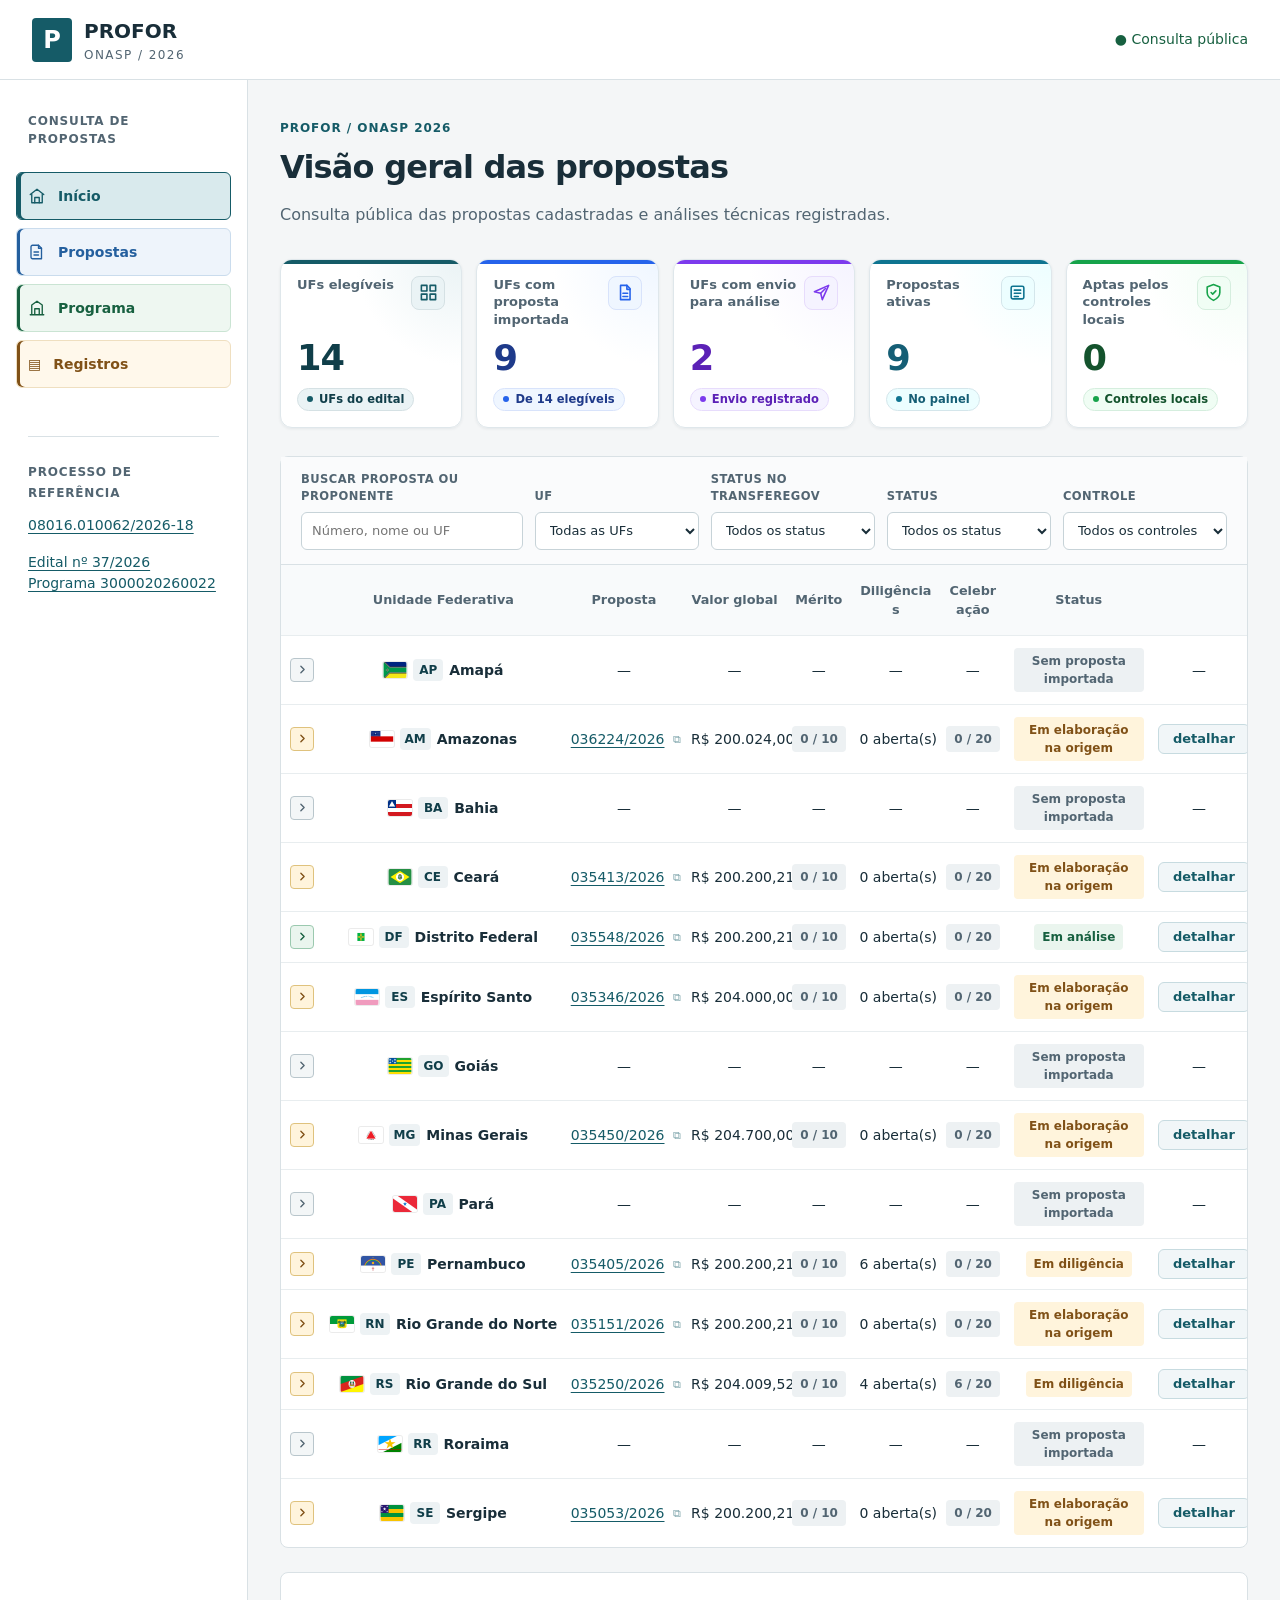
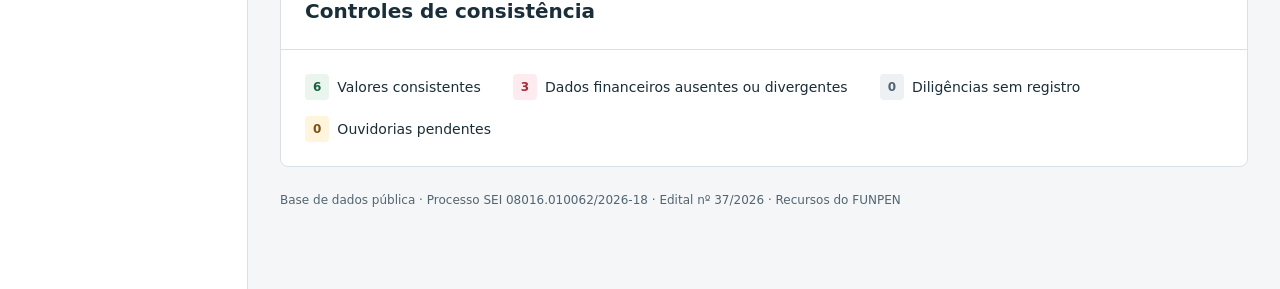
==== docs/index.html @ 03ab138e "style(propostas): remover exportacao e colorir abas" ====
<!doctype html>
<html lang="pt-BR">
<head>
  <meta charset="utf-8">
  <meta name="viewport" content="width=device-width, initial-scale=1">
  <meta http-equiv="Content-Security-Policy" content="default-src 'self'; script-src 'self' 'unsafe-inline'; style-src 'self' 'unsafe-inline'; img-src 'self' data:; connect-src 'self' data:; object-src 'none'; base-uri 'none'">
  <meta name="color-scheme" content="light">
  <title>PROFOR / ONASP 2026 — Consulta Pública de Propostas</title>
  <link rel="icon" href="data:,">
  <link rel="stylesheet" href="styles.css?v=5db00e88">
  <script>window.PROFOR_READ_ONLY = true;</script>
  <script src="domain.js" defer></script>
  <script src="bandeiras-uf.js" defer></script>
  <script src="dados_publicos.js" defer></script>
  <script src="public-storage.js" defer></script>
  <script src="report.js" defer></script>
  <script src="app.js" defer></script>
</head>
<body>
  <a class="skip" href="#main">Ir ao conteúdo</a>
  <header class="topbar">
    <a class="brand" href="#painel" aria-label="PROFOR, painel inicial">
      <span class="brand-mark">P</span>
      <span>PROFOR <small>ONASP / 2026</small></span>
    </a>
    <span class="local-label public-label">● Consulta pública</span>
  </header>
  <div class="shell">
    <aside class="sidebar" aria-label="Navegação principal">
      <div class="section-label">CONSULTA DE PROPOSTAS</div>
      <a href="#painel" id="nav-panel" class="nav-link"><svg class="nav-icon" viewBox="0 0 24 24" aria-hidden="true"><path d="m3 10 9-7 9 7"/><path d="M5 9.5V21h14V9.5"/><path d="M9 21v-7h6v7"/></svg><span>Início</span></a>
      <button id="props-open" class="nav-link" aria-expanded="false" aria-controls="uf-props-nav"><svg class="nav-icon" viewBox="0 0 24 24" aria-hidden="true"><path d="M6 3h8l4 4v14H6a2 2 0 0 1-2-2V5a2 2 0 0 1 2-2Z"/><path d="M14 3v4h4M8 12h6M8 16h6"/></svg><span>Propostas</span></button>
      <nav id="uf-props-nav" class="side-nav" aria-label="Propostas por UF" hidden></nav>
      <a href="#programa/dados" id="nav-program" class="nav-link"><svg class="nav-icon" viewBox="0 0 24 24" aria-hidden="true"><path d="M3 21h18M5 21V8l7-5 7 5v13M9 21v-8h6v8"/></svg><span>Programa</span></a>
      <a href="#registros" id="nav-records" class="nav-link">▤ <span>Registros</span></a>
      <button id="server-open" class="nav-link" hidden></button>
      <button id="import-open" class="nav-link" hidden></button>
      <button id="backup-open" class="nav-link" hidden></button>
      <a href="#apagadas" id="nav-deleted" class="nav-link" hidden></a>
      <div class="side-context">
        <span class="section-label">PROCESSO DE REFERÊNCIA</span>
        <p><a href="https://sei.mj.gov.br/sei/controlador.php?acao=procedimento_trabalhar&amp;id_procedimento=40199139" target="_blank" rel="noopener noreferrer" aria-label="Abrir processo SEI 08016.010062/2026-18">08016.010062/2026-18</a></p>
        <p><a href="https://masselorc.github.io/PROFOR-2026/programa/edital-37-dou.pdf" target="_blank" rel="noopener noreferrer" aria-label="Abrir Edital nº 37/2026 em PDF">Edital nº 37/2026</a><br><a href="https://discricionarias.transferegov.sistema.gov.br/voluntarias/programa/ConsultarPrograma/ResultadoDaConsultaDeProgramaDeConvenioDetalhar.do" target="_blank" rel="noopener noreferrer" aria-label="Abrir a página do programa 3000020260022 no Transferegov">Programa 3000020260022</a></p>
      </div>
      <small id="save-state" hidden>Carregando dados públicos…</small>
    </aside>
    <main id="main" tabindex="-1">
      <div class="empty">
        <h1>Carregando o PROFOR</h1>
        <p>Carregando as propostas e análises técnicas públicas.</p>
      </div>
    </main>
  </div>
  <div id="notice" class="notice" role="status" aria-live="polite" hidden></div>
  <dialog id="modal" aria-labelledby="modal-title">
    <div class="dialog-head">
      <h2 id="modal-title"></h2>
      <button id="modal-close" class="quiet" aria-label="Fechar janela">✕</button>
    </div>
    <div id="modal-content"></div>
  </dialog>
  <noscript>Ative o JavaScript para visualizar as propostas do PROFOR 2026.</noscript>
</body>
</html>
---- docs/styles.css ----
:root{--ink:#192e39;--muted:#526572;--brand:#155b67;--brand-dark:#103e49;--bg:#f4f6f7;--surface:#fff;--line:#d9e1e5;--good:#176040;--good-bg:#eaf5ee;--info:#245f9e;--info-bg:#eaf2fb;--warn:#805117;--warn-bg:#fff4dc;--bad:#a42c37;--bad-bg:#fcecef;--radius:8px}
*{box-sizing:border-box}body{margin:0;background:var(--bg);color:var(--ink);font:16px/1.5 'Segoe UI',system-ui,sans-serif}button,input,select,textarea{font:inherit}button,a,input,select,textarea{touch-action:manipulation}button{cursor:pointer;min-height:44px;border:1px solid var(--line);border-radius:var(--radius);padding:8px 16px;background:var(--surface);color:var(--ink);font-weight:600}button:hover{background:#edf3f4}button:disabled{cursor:wait;opacity:.6}a{color:var(--brand);text-underline-offset:3px}button.primary{background:var(--brand);color:#fff;border-color:var(--brand)}button.primary:hover{background:var(--brand-dark)}button.quiet{border-color:transparent;background:transparent}button.danger{color:var(--bad)}:focus-visible{outline:3px solid #ad6514;outline-offset:3px}h1,h2,h3,p{margin:0 0 16px}h1{font-size:2rem;line-height:1.25;letter-spacing:-.025em}h2{font-size:1.25rem;line-height:1.4}h3{font-size:1rem}small,.muted{color:var(--muted)}small{font-size:.875rem}.topbar{height:80px;display:flex;align-items:center;justify-content:space-between;padding:0 32px;border-bottom:1px solid var(--line);background:#fff}.brand{display:flex;align-items:center;gap:12px;font-weight:700;font-size:1.25rem;color:var(--ink);text-decoration:none}.brand small{display:block;font-size:.75rem;letter-spacing:.12em;font-weight:500}.brand-mark{display:grid;place-items:center;width:40px;height:44px;background:var(--brand);border-radius:4px;color:#fff;font-size:1.5rem}.local-label{font-size:.875rem;color:var(--good)}.shell{display:grid;grid-template-columns:248px minmax(0,1fr);min-height:calc(100vh - 80px)}.sidebar{background:#fff;border-right:1px solid var(--line);padding:32px 16px;display:flex;flex-direction:column;gap:8px}.section-label{font-size:.75rem;letter-spacing:.07em;font-weight:600;color:var(--muted)}.sidebar>.section-label{margin:0 12px 16px}.nav-link{display:flex;gap:12px;align-items:center;text-decoration:none;border:0;padding:12px;min-height:48px;background:transparent;color:var(--muted);font-size:.875rem;font-weight:600;border-radius:6px;text-align:left}.nav-link.active{background:#eaf2f3;color:var(--brand);box-shadow:inset 3px 0 var(--brand)}.nav-link:hover{background:#f1f5f6}.side-context{margin:40px 12px 24px;border-top:1px solid var(--line);padding-top:24px;font-size:.875rem}.side-context p{margin-top:12px}.analyst-label{font-size:.875rem;font-weight:600}.sidebar input{width:100%;font-size:.875rem}.sidebar #save-state{margin-top:8px}main{width:100%;max-width:1600px;padding:40px 32px 64px;margin:0 auto;min-width:0}main:focus{outline:none}.eyebrow{display:flex;align-items:center;gap:8px;flex-wrap:wrap;font-size:.75rem;letter-spacing:.08em;color:var(--brand);font-weight:700;margin-bottom:10px;line-height:1.4}.uf-cell{display:inline-flex;align-items:center;gap:6px;white-space:nowrap;vertical-align:middle}.uf-cell .uf-flag{display:inline-block;width:24px;height:16px;object-fit:cover;flex:0 0 auto;border-radius:2px;box-shadow:0 0 0 1px rgba(0,0,0,.08);vertical-align:middle}.uf-cell .uf-code{display:inline-block;font-weight:700;background:#edf2f4;color:var(--brand-dark);border-radius:4px;min-width:28px;text-align:center;padding:2px 6px;line-height:1.2;font-size:.75rem}.page-head{display:flex;align-items:flex-start;justify-content:space-between;gap:24px;margin-bottom:32px}.page-head p{margin-bottom:0}.actions{display:flex;flex-wrap:wrap;gap:8px;align-items:center}.stats{display:grid;grid-template-columns:repeat(auto-fit,minmax(168px,1fr));background:#fff;border:1px solid var(--line);border-radius:var(--radius);margin-bottom:32px}.stats .stat{min-width:0}.stat{padding:24px;border-right:1px solid var(--line)}.stat:last-child{border:0}.stat strong{display:block;font-size:2rem;font-variant-numeric:tabular-nums;line-height:1.3;margin-bottom:8px}.stat span{font-size:.875rem;color:var(--muted)}.section{background:#fff;border:1px solid var(--line);border-radius:var(--radius);margin-bottom:24px}.section-head{padding:24px;border-bottom:1px solid var(--line);display:flex;justify-content:space-between;align-items:center;gap:16px}.section-head h2{margin:0}.section-body{padding:24px}.filters{display:flex;flex-wrap:wrap;gap:16px;padding:16px 24px;border-bottom:1px solid var(--line);align-items:flex-end}.filters label{flex:1;min-width:140px}.filters .search{flex:2;min-width:220px}label{display:block;font-size:.875rem;font-weight:600}input,select,textarea{display:block;width:100%;border:1px solid #aab9c1;border-radius:6px;min-height:44px;padding:8px 12px;background:#fff;color:var(--ink);margin-top:8px}textarea{min-height:100px;resize:vertical}input[type=checkbox]{display:inline-block;width:20px;min-height:20px;margin:0 8px 0 0;vertical-align:middle}input[type=file]{padding:8px;max-width:100%}.table-wrap{overflow-x:auto;-webkit-overflow-scrolling:touch}table{width:100%;border-collapse:collapse;font-size:.875rem}th{padding:16px;text-align:left;background:#f8fafb;color:var(--muted);font-size:.75rem;font-weight:600;white-space:nowrap}td{padding:12px 16px;border-top:1px solid #e8edef;vertical-align:top}.table-fit th{white-space:normal}td.number{text-align:center;white-space:nowrap;font-variant-numeric:tabular-nums}/* Itens de todas as colunas da tabela centralizados na célula (inclusive Unidade Federativa e valores tabulares). */td.cell-center,th.cell-center{text-align:center}tbody tr:hover{background:#fafcfc}.uf{display:inline-flex;flex-direction:row;align-items:center;justify-content:center;gap:6px;white-space:nowrap;vertical-align:middle;text-align:center}.uf-pill{display:inline-block;font-weight:700;background:#edf2f4;color:var(--brand-dark);border-radius:4px;min-width:28px;text-align:center;padding:2px 6px;line-height:1.2;font-size:.75rem;flex-shrink:0}.uf-nome{color:var(--ink);font-weight:600;white-space:nowrap;font-size:.875rem}.sr-only{position:absolute;width:1px;height:1px;padding:0;margin:-1px;overflow:hidden;clip:rect(0,0,0,0);white-space:nowrap;border:0}.uf-code{font-weight:700;background:#edf2f4;border-radius:4px;min-width:30px;text-align:center;padding:4px 5px}.badge{display:inline-flex;align-items:center;gap:4px;padding:4px 8px;border-radius:4px;background:#edf1f3;color:var(--muted);font-size:.75rem;font-weight:600;white-space:normal;line-height:1.5}.badge.good{color:var(--good);background:var(--good-bg)}.badge.warn{color:var(--warn);background:var(--warn-bg)}.badge.bad{color:var(--bad);background:var(--bad-bg)}.cell-sub{display:block;color:var(--muted);font-size:.75rem;margin-top:2px}.cell-ctrl{white-space:nowrap}.cell-ctrl .badge{white-space:nowrap}.cell-dilig .cell-count{white-space:nowrap}.empty{padding:48px 24px;text-align:center}.empty p{max-width:65ch;margin:0 auto 16px}.info{padding:16px;border-left:3px solid var(--brand);background:#edf5f6;margin:16px 0;border-radius:4px}.warning{border-left-color:var(--warn);background:var(--warn-bg);color:#684111}.error{border-left-color:var(--bad);background:var(--bad-bg);color:#85232e}.consistency{display:flex;flex-wrap:wrap;gap:16px 32px;font-size:.875rem}.consistency>span{display:flex;align-items:center;gap:8px}.tabs{display:flex;flex-wrap:wrap;gap:4px;border-bottom:1px solid var(--line);margin-bottom:24px}.tabs a{padding:12px;font-size:.875rem;text-decoration:none;color:var(--muted);border-bottom:3px solid transparent}.tabs a.active{color:var(--brand);font-weight:600;border-bottom-color:var(--brand)}.back{display:inline-block;margin-bottom:24px}.data-grid{display:grid;grid-template-columns:repeat(3,minmax(0,1fr));gap:24px}.data-grid dt{font-size:.75rem;color:var(--muted);margin-bottom:8px}.data-grid dd{margin:0;overflow-wrap:anywhere}.data-grid .wide{grid-column:1/-1}.forms-grid{display:grid;grid-template-columns:repeat(2,minmax(0,1fr));gap:24px}.form-stack{display:grid;gap:16px}.form-stack p{margin:0}.full{grid-column:1/-1}.review-title{max-width:45ch;font-weight:600}.review-note{font-weight:400;color:var(--muted);font-size:.875rem;white-space:pre-wrap;overflow-wrap:anywhere;margin-top:8px}.notice{position:fixed;bottom:24px;right:24px;max-width:min(520px,calc(100vw - 48px));padding:16px 24px;background:var(--brand-dark);color:#fff;box-shadow:0 8px 24px #103e4926;border-radius:8px;z-index:20}.notice.failure{background:#85232e}dialog{width:min(780px,calc(100vw - 32px));max-height:90vh;border:1px solid var(--line);border-radius:12px;padding:0;color:var(--ink)}dialog::backdrop{background:#122c3b80}.dialog-head{display:flex;align-items:center;justify-content:space-between;gap:16px;padding:24px;border-bottom:1px solid var(--line)}.dialog-head h2{margin:0}#modal-content{padding:24px}.dialog-actions{display:flex;flex-wrap:wrap;gap:12px;justify-content:flex-end;margin-top:24px}.error-message{color:var(--bad);white-space:pre-wrap;font-weight:600}.timeline{list-style:none;padding:0;margin:0}.timeline li{border-left:2px solid var(--line);padding:0 0 24px 24px;margin-left:8px}.timeline strong{display:block}.timeline small{display:block;margin-bottom:8px}.timeline pre{white-space:pre-wrap;overflow-wrap:anywhere;max-height:320px;overflow:auto;background:var(--bg);padding:16px;font-size:.75rem}.skip{position:fixed;top:-100px;left:16px;z-index:100;background:#fff;padding:16px}.skip:focus{top:8px}.report{line-height:1.6;overflow-wrap:anywhere}.report table{margin:16px 0}.report th,.report td{border:1px solid var(--line)}.checkline{font-size:.875rem}.source{font-size:.75rem;color:var(--muted)}[hidden]{display:none!important}
#review-diligence{margin:0;padding:16px;border:1px solid var(--line);border-radius:var(--radius);min-width:0}#review-diligence[hidden]{display:none}#review-diligence legend{padding:0 6px;font-weight:600;color:var(--brand-dark)}
.data-grid .data-badge{display:inline-block;max-width:100%;padding:3px 8px;border-radius:5px;background:#eaf2f4;color:var(--brand-dark);font-size:.8125rem;font-weight:600;line-height:1.45;white-space:normal;overflow-wrap:anywhere}
@media(min-width:1550px){main{padding-left:48px;padding-right:48px}}.page-actions{display:inline-flex;gap:8px;flex-wrap:wrap;align-items:center;justify-content:flex-end}.uf-col-wrapper{display:inline-flex;align-items:center;justify-content:center;gap:8px;white-space:nowrap}.uf-row{cursor:pointer;transition:background-color .15s ease}.uf-row:hover{background:#f1f7f9}.uf-row.open,.uf-row.row-is-expanded{background:#e8f1f4 !important}.uf-row.open>td,.uf-row.row-is-expanded>td{border-bottom:2px solid var(--brand) !important;border-top-color:#cfdde1}tr.uf-row>td{vertical-align:middle}.c-expand{width:44px}.c-detalhar{width:96px}.c-expand-th,.c-expand-td{width:44px;padding:8px 4px;text-align:center;vertical-align:middle}.c-detalhar-th,.c-detalhar-td{width:96px;padding:6px 8px;text-align:center;vertical-align:middle}.row-expand .chevron{display:inline-flex;align-items:center;justify-content:center}.uf-row:focus-visible{outline:3px solid #ad6514;outline-offset:-3px}.uf-flag{display:inline-block;vertical-align:middle;flex:0 0 auto;border-radius:2px;box-shadow:0 0 0 1px rgba(0,0,0,.08)}.uf-link,.uf-plain{display:flex;align-items:center;justify-content:center;gap:8px;text-decoration:none;color:inherit;flex-wrap:wrap;white-space:nowrap}.uf-name{color:var(--ink);font-weight:600;white-space:nowrap}.uf-multi{display:block;color:var(--muted);font-size:.75rem;margin-top:4px}tr.uf-summary{background:#f0f5f7}tr.uf-summary>td{background:#f0f5f7 !important;padding:0 !important;border-top:2px solid var(--brand) !important;border-bottom:2px solid #b7cdd3;box-shadow:inset 0 3px 6px -2px rgba(16,62,73,0.08),inset 0 -3px 6px -2px rgba(16,62,73,0.04)}.btn-detail{display:inline-flex;align-items:center;justify-content:center;padding:4px 14px;min-height:28px;font-size:.8125rem;font-weight:600;color:var(--brand);background:#f1f6f8;border:1px solid #c7dbe0;border-radius:6px;text-decoration:none;white-space:nowrap;vertical-align:middle;transition:all .15s ease-in-out}.btn-detail:hover{background:var(--brand);color:#fff;border-color:var(--brand);text-decoration:none;box-shadow:0 1px 3px rgba(16,62,73,0.15)}.row-summary{padding:20px 24px;display:flex;flex-direction:column;gap:16px}.row-card{background:#fff;border:1px solid #d2e0e5;border-left:4px solid var(--brand);border-radius:6px;padding:16px 20px;display:flex;flex-direction:column;gap:12px;box-shadow:0 1px 3px rgba(16,62,73,.04)}.row-card-deleted{border-left-color:var(--bad) !important}.row-card-head{display:flex;justify-content:space-between;align-items:center;gap:12px;flex-wrap:wrap;border-bottom:1px solid #e5edf0;padding-bottom:10px}.row-card-title{display:inline-flex;align-items:center;gap:10px;flex-wrap:wrap}.row-card-actions{display:inline-flex;align-items:center;gap:8px;margin-left:auto}.row-grid{display:grid;grid-template-columns:repeat(auto-fit,minmax(230px,1fr));gap:10px 18px;margin:0}.row-grid dt{font-size:.75rem;text-transform:uppercase;letter-spacing:.04em;color:var(--muted);font-weight:600}.row-grid dd{margin:2px 0 0}.row-objeto{background:#f8fafb;border-left:3px solid var(--brand);border-radius:4px;padding:8px 12px;margin:4px 0 0}.row-objeto-text{font-size:.875rem;color:var(--ink);margin-top:2px;line-height:1.45}.warn-text{color:#8a5a00}.side-nav{display:flex;flex-direction:column;gap:2px;margin:2px 0 6px;padding-left:12px;border-left:2px solid #dbe5e8;max-height:340px;overflow-y:auto}.side-nav a{display:flex;gap:8px;align-items:center;padding:6px 10px;border-radius:6px;text-decoration:none;color:var(--muted);font-size:.8125rem;font-weight:600;white-space:nowrap}.side-nav a:hover{background:#f1f6f7;color:var(--ink)}.side-uf{font-variant-numeric:tabular-nums}.side-empty{margin:4px 10px;font-size:.78rem;color:var(--muted);line-height:1.4}.nav-count{display:inline-block;min-width:20px;text-align:center;background:#edf2f4;color:var(--muted);border-radius:10px;padding:1px 6px;font-size:.72rem;margin-left:4px}.nav-count:empty{display:none}.uf-row-deleted .uf-code{background:#f6e7e7}
@media(max-width:1050px){.shell{grid-template-columns:210px minmax(0,1fr)}main{padding:32px 24px}.stats .stat{padding:16px}.data-grid{grid-template-columns:repeat(2,minmax(0,1fr))}.forms-grid{grid-template-columns:1fr}.page-head{flex-wrap:wrap}}
@media(max-width:760px){.shell{display:block}.topbar{padding:0 16px;height:72px}.sidebar{border-right:0;border-bottom:1px solid var(--line);padding:12px 16px;display:grid;grid-template-columns:repeat(3,minmax(0,1fr));gap:8px}.sidebar>.section-label,.side-context{display:none}.nav-link{font-size:.75rem;display:block;text-align:center;padding:8px}.nav-link span{display:block}.analyst-label{grid-column:1/-1}.sidebar input{grid-column:1/-1;margin:0}#save-state{grid-column:1/-1}main{padding:24px 16px 48px}h1{font-size:1.5rem}.stats{grid-template-columns:repeat(2,minmax(0,1fr))}.stat{border-bottom:1px solid var(--line)}.stat:nth-child(2){border-right:0}.stat strong{font-size:1.5rem}.stat span{font-size:.75rem}.section-head,.section-body{padding:16px}.filters{padding:16px}.data-grid{grid-template-columns:1fr}.dialog-head,#modal-content{padding:16px}.tabs{gap:0}.tabs a{padding:12px 8px}.local-label{font-size:.75rem}}
@media print{body{background:white}.topbar,.sidebar,.skip,.notice{display:none}.shell{display:block}main{max-width:none;padding:0}.actions,.tabs,.tgov-box,.back,.filters{display:none}.table-wrap{overflow:visible}table{font-size:10pt}.section{break-inside:avoid}dialog[open]{position:static;width:100%;max-height:none;border:0}.dialog-head,.dialog-actions{display:none}body:has(dialog[open]) .shell{display:none}}@media(min-width:1180px){.table-wrap>.table-fit{table-layout:fixed}.table-wrap>.table-fit th,.table-wrap>.table-fit td{padding-left:7px;padding-right:7px;overflow-wrap:anywhere}.table-wrap>.table-fit th{font-size:.8rem}.table-fit col.c-expand{width:42px}.table-fit col.c-uf{width:25%}.table-fit col.c-proposta{width:12.5%}.table-fit col.c-valor{width:10.5%}.table-fit col.c-etapa{width:15%}.table-fit col.c-ctrl{width:7%}.table-fit col.c-dilig{width:9%}.table-fit col.c-flag{width:70px}.table-fit col.c-status{width:15%}.table-fit col.c-detalhar{width:96px}.del-table col.c-tempo{width:15%}.del-table col.c-autor{width:15%}}
/* Tabelas das duas abas de celebração: item, requisito (com o subtexto da Lista de
   Conferência dos autos, SEI nº 36183977), fundamentação e comprovação, resultado,
   documento e ação. Rola na horizontal em telas estreitas em vez de espremer. */
.req-table{width:100%;min-width:1200px}
.req-table th,.req-table td{padding:10px 12px;vertical-align:top;overflow-wrap:anywhere}
.req-table tbody td:not(.req-title){vertical-align:middle}
.req-table thead th{text-align:left;font-size:.8rem;color:var(--muted);text-transform:uppercase;letter-spacing:.03em}
.req-table .req-item{width:auto;text-align:left;font-weight:600;font-variant-numeric:tabular-nums}
.req-table .req-title{max-width:none}
.req-table .req-fund,.req-table .req-comp{color:var(--muted);font-size:.8125rem}
.req-table tbody tr{border-top:1px solid var(--line)}
.req-table tbody tr:hover{background:#f4f8f9}
@media(min-width:1180px){.req-table{table-layout:fixed}.req-table col.c-req-item{width:7%}.req-table col.c-req{width:28%}.req-table col.c-req-fund{width:18%}.req-table col.c-req-comp{width:18%}.req-table col.c-req-res{width:9%}.req-table col.c-req-acao{width:20%}}

/* Número da proposta e ação de cópia: o controle é deliberadamente pequeno e
   sem caixa aparente, mas preserva foco visível e nome acessível. */
.proposal-number,.cnpj-value{display:inline-flex;align-items:center;gap:3px;white-space:nowrap}
button.copy-proposal,button.copy-cnpj{display:inline-grid;place-items:center;min-width:18px;min-height:18px;width:18px;height:18px;padding:0;border:0;border-radius:2px;box-shadow:none;background:transparent;color:var(--brand);font-size:11px;font-weight:400;line-height:1;opacity:.55;cursor:pointer}
button.copy-proposal:hover,button.copy-cnpj:hover{background:transparent;color:var(--brand-dark);opacity:.9}
button.copy-proposal:focus-visible,button.copy-cnpj:focus-visible{opacity:1}
.side-proposal{display:grid;grid-template-columns:minmax(0,1fr) 20px;align-items:center}
.side-proposal>a{min-width:0}
.side-proposal .copy-proposal{justify-self:center}
.sei-process a{font:inherit;overflow-wrap:anywhere}
button.sei-edit{min-height:28px;padding:2px 7px;margin-left:4px;font-size:inherit;font-weight:400}
@media print{button.sei-edit{display:none}}

/* Texto oficial transcrito da origem (justificativa, público-alvo, problema,
   resultados, relação com os objetivos, capacidade técnica). Preserva as
   quebras do original e limita a altura para o formulário não virar um rolo. */
.texto-oficial{white-space:pre-line;overflow-wrap:anywhere;max-height:16rem;overflow:auto;padding:8px 10px;margin-top:4px;border:1px solid var(--line);border-radius:6px;background:#fbfcfc;font-size:.875rem;line-height:1.45}

/* Status-pill das telas de análise. O popover é `fixed` para não ser cortado
   pelos contêineres de tabela com rolagem horizontal. Ícones vêm da biblioteca
   de sistema Segoe Fluent Icons; cor, ícone e texto comunicam juntos o estado. */
.status-dropdown{display:inline-block;position:relative;width:max-content;max-width:none}
button.status-pill{display:inline-flex;align-items:center;justify-content:flex-start;gap:7px;width:max-content;max-width:none;min-height:34px;padding:4px 8px;border-radius:999px;background:var(--surface);font-size:.8125rem;font-weight:650;line-height:1.25;white-space:nowrap;box-shadow:0 1px 1px rgba(16,62,73,.04)}
button.status-pill:hover{filter:brightness(.975)}
button.status-pill[aria-expanded="true"]{box-shadow:0 0 0 2px color-mix(in srgb,var(--status-color,var(--brand)) 20%,transparent)}
.status-pill-label{overflow:visible;text-overflow:clip;white-space:nowrap}
.review-actions{display:inline-flex;align-items:center;justify-content:center;flex-wrap:wrap;gap:6px;max-width:100%;vertical-align:middle}
.review-table td:last-child{min-width:240px}
.review-table tbody td:not(.review-title){vertical-align:middle}
.status-icon{display:inline-grid;place-items:center;flex:0 0 auto;width:1rem;height:1rem;font-family:"Segoe Fluent Icons","Segoe MDL2 Assets";font-size:.78rem;font-weight:400;line-height:1}
.status-chevron{margin-left:2px;font-size:.68rem;transition:transform .16s ease}
.status-pill[aria-expanded="true"] .status-chevron{transform:rotate(180deg)}
.tom-neutro{--status-color:var(--muted);--status-bg:#f3f6f7;color:var(--muted);border-color:#b9c6cc!important;background:var(--status-bg)!important}
.tom-ok{--status-color:var(--good);--status-bg:var(--good-bg);color:var(--good);border-color:#9bc9af!important;background:var(--good-bg)!important}
.tom-info{--status-color:var(--info);--status-bg:var(--info-bg);color:var(--info);border-color:#a9c6e4!important;background:var(--info-bg)!important}
.tom-aviso{--status-color:var(--warn);--status-bg:var(--warn-bg);color:var(--warn);border-color:#dfc27d!important;background:var(--warn-bg)!important}
.tom-no{--status-color:var(--bad);--status-bg:var(--bad-bg);color:var(--bad);border-color:#e0a5ad!important;background:var(--bad-bg)!important}
.status-popover{position:fixed;z-index:100;width:max-content;padding:6px;background:var(--surface);border:1px solid #c7d3d8;border-radius:10px;box-shadow:0 12px 30px rgba(16,46,57,.18),0 2px 8px rgba(16,46,57,.1)}
.status-options{display:flex;flex-direction:column;gap:2px}
button.status-option,button.status-details{display:flex;align-items:center;gap:8px;width:100%;min-height:34px;padding:6px 9px;border:0;border-radius:6px;background:transparent;color:var(--ink);font-size:.8125rem;font-weight:600;line-height:1.3;text-align:left;white-space:nowrap}
button.status-option:hover,button.status-option:focus-visible,button.status-details:hover,button.status-details:focus-visible{background:#edf3f4}
button.status-option[aria-selected="true"]{background:var(--status-bg);color:var(--status-color);font-weight:700}
button.status-option:disabled{cursor:not-allowed;opacity:.65}
.status-option>.status-icon:first-child{color:var(--status-color)}
.status-selected-check{margin-left:auto;color:var(--status-color)}
.status-divider{height:1px;margin:6px 4px;background:var(--line)}
button.status-details{color:var(--brand-dark)}
.status-dropdown.disabled .status-pill{cursor:wait;opacity:.62}
button.review-open{display:inline;min-height:0;padding:0;border:0;background:transparent;color:var(--ink);font-weight:600;text-align:left;text-decoration:underline;text-decoration-color:#b9c8cd;text-underline-offset:3px}
button.review-open:hover{background:transparent;text-decoration-color:var(--brand)}
.oficial{min-width:0;max-width:100%;margin-top:8px;padding:8px 10px;border:1px solid #dce5e8;border-left:3px solid var(--brand);border-radius:5px;background:#f4f8f9;color:var(--ink);font-size:.8125rem;line-height:1.5;overflow-wrap:anywhere}
.oficial-label{display:block;margin-bottom:3px;color:var(--brand-dark);font-weight:600}
.oficial .texto-oficial{max-height:none;margin:0;padding:0;overflow:visible;border:0;border-radius:0;background:transparent;color:inherit;font-size:inherit;line-height:inherit;white-space:pre-line;overflow-wrap:anywhere}
.review-alert{margin-top:8px;font-size:.8125rem}

/* UF da proposta nas tabelas de alteração da sincronização e da importação:
   sigla discreta, com o nome por extenso no title (leitor de tela e mouse). */
.uf-tag{display:inline-block;padding:1px 7px;border-radius:5px;background:#eaf2f4;color:var(--brand-dark);font-size:.75rem;font-weight:600;letter-spacing:.04em}

/* Plano de Aplicação Detalhado: cartões de totais, tabela própria e busca local.
   Reaproveita .section, .badge, .filters, .cell-sub e td.number existentes. */
.pad-cards{border-bottom:1px solid var(--line)}
.pad-totals{display:grid;grid-template-columns:repeat(auto-fit,minmax(200px,1fr));gap:12px 24px;align-items:start;margin-bottom:12px}
.pad-total{display:flex;flex-direction:column;gap:2px}
.pad-total-label{font-size:.75rem;text-transform:uppercase;letter-spacing:.04em;color:var(--muted);font-weight:600}
.pad-total strong{font-size:1.375rem;font-variant-numeric:tabular-nums;line-height:1.3}
.pad-total-sub{font-size:.8125rem;color:var(--muted)}
.pad-diff-ok{color:var(--good)}
.pad-diff-bad{color:var(--bad)}
.pad-cover{height:6px;border-radius:3px;background:#e8edef;margin:4px 0 12px;overflow:hidden}
.pad-cover-bar{display:block;height:100%;background:var(--brand);border-radius:3px}
.pad-filter{padding:0;border-bottom:0;margin-top:4px}
.pad-filter label{margin-bottom:0}
.pad-table{width:100%;min-width:1200px;border-collapse:collapse;font-size:.875rem}
.pad-table thead th{position:sticky;top:0;background:var(--surface);z-index:1;text-align:left;font-size:.8rem;color:var(--muted);text-transform:none;letter-spacing:0;padding:10px 12px;border-bottom:1px solid var(--line)}
.pad-table thead th.cell-right{text-align:right}
.pad-table thead th.cell-center{text-align:center}
.pad-table tbody tr{border-top:1px solid var(--line)}
.pad-table tbody tr:nth-child(even){background:#fafcfc}
.pad-table tbody tr:hover{background:#f4f8f9}
.pad-table th,.pad-table td{padding:10px 12px;vertical-align:top;overflow-wrap:anywhere}
.pad-table tbody td:not(.pad-desc){vertical-align:middle}
/* td.number global é centralizado: no PAD, Qtd, Unitário e Valor total ficam à direita. */
.pad-table td.number.cell-right,.pad-table th.cell-right{text-align:right;font-variant-numeric:tabular-nums;white-space:nowrap}
/* Cabeçalhos numéricos mantêm a caixa do texto ("Qtd", não "QTD"). */
.pad-table thead th.pad-case{letter-spacing:0}
.pad-table td.number{white-space:normal}
.pad-table .pad-desc-text{display:-webkit-box;-webkit-line-clamp:2;-webkit-box-orient:vertical;overflow:hidden}
.pad-desc .badge{margin-left:8px}
.pad-table tfoot td{border-top:2px solid var(--line);background:#fbfcfc}
.pad-share{display:flex;align-items:center;justify-content:flex-end;gap:6px;margin-top:4px}
.pad-share-bar{display:inline-block;width:40px;height:6px;border-radius:3px;background:#cfdde1;position:relative;overflow:hidden;flex:0 0 auto}
.pad-share-bar::after{content:"";position:absolute;inset:0;background:var(--brand);width:var(--w,100%)}
.pad-table .badge{margin-top:4px}
/* Conferência: cabeçalho e corpo centralizados, mesma referência da Ação. */
.pad-table thead th.pad-th-conf,.pad-table td.pad-conf{text-align:center}
.pad-actions{white-space:nowrap;text-align:center}
/* O utilitário global .cell-center centraliza o corpo; o cabeçalho Ação
   herda o mesmo alinhamento para não deslocar em relação aos botões. */
.pad-table thead th.pad-th-action{text-align:center}
button.pad-analyze{min-height:34px;padding:4px 10px;font-size:.8125rem}
@media(min-width:1180px){.pad-table{table-layout:fixed}.pad-table col.c-pad-item{width:30%}.pad-table col.c-pad-qtd{width:8%}.pad-table col.c-pad-unit{width:12%}.pad-table col.c-pad-total{width:18%}.pad-table col.c-pad-conf{width:12%}.pad-table col.c-pad-acao{width:20%}}
@media print{.pad-filter{display:none}.pad-table thead th{position:static}.pad-table .pad-desc-text{-webkit-line-clamp:unset}}

/* ==========================================================================
   Painel Didático de Resultado da UF (.result-section)
   Inspirado no projeto Parâmetros Mínimos (layout visual e clareza executiva)
   ========================================================================== */
.result-section{background:var(--surface);border:1px solid var(--line);border-radius:var(--radius);margin-bottom:24px;overflow:hidden;box-shadow:0 1px 3px rgba(16,62,73,0.04)}
.result-header{padding:16px 20px;background:#fbfcfc;border-bottom:1px solid var(--line);display:flex;justify-content:space-between;align-items:center;gap:16px;flex-wrap:wrap}
.result-title-group h2{margin:0;font-size:1.15rem;font-weight:700;color:var(--ink)}
.result-subtitle{display:block;font-size:.8125rem;color:var(--muted);font-weight:500;margin-top:2px}
.status-pill-lg{display:inline-flex;align-items:center;gap:8px;padding:6px 14px;border-radius:999px;font-size:.8125rem;font-weight:700;letter-spacing:.01em;box-shadow:0 1px 2px rgba(0,0,0,0.03)}
.status-pill-lg.status-pass{background:#eaf5ee;color:#176040;border:1px solid #9bc9af}
.status-pill-lg.status-fail{background:#fff4dc;color:#805117;border:1px solid #ebd39c}
.status-pill-lg.status-warn{background:#fff8e8;color:#8a4e05;border:1px solid #ebd39c}
.status-pill-lg.status-neutral{background:#edf2f4;color:var(--muted);border:1px solid #cbd7dc}
.status-icon-svg{flex-shrink:0;display:block}

.result-body{padding:18px 20px;display:grid;grid-template-columns:1.15fr 1fr;gap:20px}
@media(max-width:960px){.result-body{grid-template-columns:1fr;gap:16px;padding:16px}}

/* Coluna 1: Visão Geral e Critérios Obrigatórios */
.result-overview-col{display:flex;flex-direction:column;gap:12px}
.card-eyebrow{display:block;font-size:.7rem;text-transform:uppercase;letter-spacing:.06em;font-weight:700;color:var(--muted);margin-bottom:4px}
.result-classification-card{padding:12px 16px;border-radius:6px;border:1px solid var(--line)}
.result-classification-card.class-good{background:#f0f8f3;border-color:#c2e2ce;border-left:4px solid #1e7e53}
.result-classification-card.class-warn{background:#fff9ed;border-color:#fae1af;border-left:4px solid #c2831e}
.result-classification-card.class-info{background:#f2f7fc;border-color:#cde0f3;border-left:4px solid #2b70b5}
.result-classification-card.class-bad{background:#fdf2f4;border-color:#f7cad1;border-left:4px solid #b83442}
.classification-text{margin:0;font-size:1.05rem;font-weight:750;color:var(--ink);line-height:1.35}

.result-criteria-box{background:#f9fbfb;border:1px solid #e1e9ec;border-radius:6px;padding:14px 16px;flex:1;display:flex;flex-direction:column}
.criteria-header-title{display:block;font-size:.72rem;text-transform:uppercase;letter-spacing:.04em;font-weight:700;color:var(--muted);margin-bottom:10px}
.criteria-list{list-style:none;padding:0;margin:0;display:flex;flex-direction:column;gap:10px;flex:1;justify-content:space-around}
.criteria-item{display:flex;align-items:flex-start;gap:8px;font-size:.8125rem}
.crit-icon{display:inline-grid;place-items:center;width:18px;height:18px;border-radius:50%;font-size:.7rem;font-weight:800;flex-shrink:0;margin-top:1px}
.criteria-item.crit-pass .crit-icon{background:#d8efe0;color:#166534}
.criteria-item.crit-fail .crit-icon{background:#fed7aa;color:#9a3412}
.criteria-item.crit-warn .crit-icon{background:#fef3c7;color:#854d0e}
.crit-info{display:flex;flex-direction:column;gap:1px}
.crit-info strong{font-size:.8125rem;color:var(--ink)}
.crit-info span{font-size:.75rem;color:var(--muted)}

/* Coluna 2: Equação Financeira e Barra de Aproveitamento */
.result-score-col{display:flex;flex-direction:column;gap:12px;justify-content:space-between}
.score-equation-wrapper{background:#f8fafb;border:1px solid #e1e9ec;border-radius:6px;padding:12px 14px}
.score-equation{display:flex;align-items:center;justify-content:space-between;gap:6px;margin-top:6px}
.score-kpi-card{flex:1;background:#fff;border:1px solid var(--line);border-radius:6px;padding:8px 6px;text-align:center;box-shadow:0 1px 2px rgba(0,0,0,0.02);min-width:0}
.score-kpi-final{background:#f0f7f8;border-color:#b7d6db}
.kpi-label{display:block;font-size:.68rem;text-transform:uppercase;font-weight:700;color:var(--muted);letter-spacing:.02em}
.kpi-value{font-size:1.15rem;font-weight:800;font-variant-numeric:tabular-nums;color:var(--ink);margin:2px 0;line-height:1.2}
.final-val{color:var(--brand-dark)}
.kpi-sub{display:block;font-size:.68rem;color:var(--muted);white-space:nowrap;overflow:hidden;text-overflow:ellipsis}
.score-operator{font-size:1.15rem;font-weight:700;color:var(--muted);flex-shrink:0}

/* Barra Didática de Escala com Marcador de Progresso Móvel */
.score-gauge-box{background:#fbfcfc;border:1px solid #e1e9ec;border-radius:6px;padding:12px 14px}
.gauge-header{display:flex;justify-content:space-between;align-items:center;font-size:.75rem;color:var(--muted);margin-bottom:6px}
.gauge-header strong{font-size:.875rem;font-weight:800;color:var(--ink);font-variant-numeric:tabular-nums}
.gauge-track{position:relative;height:16px;background:#e5ecee;border-radius:8px;overflow:visible;margin-bottom:26px}
.gauge-fill{height:100%;border-radius:8px;transition:width 0.3s ease}
.gauge-fill-pass{background:linear-gradient(90deg,#1b8558,#10663f)}
.gauge-fill-fail{background:linear-gradient(90deg,#d97706,#b45309)}
.gauge-marker,
.gauge-marker-100{position:absolute;top:-3px;bottom:-3px;display:flex;flex-direction:column;align-items:center;pointer-events:none;transition:left 0.3s ease;z-index:3}
.marker-line{position:absolute;left:0;top:0;width:2px;height:22px;transform:translateX(-50%);box-shadow:0 0 2px rgba(0,0,0,0.25);z-index:2;border-radius:1px}
.marker-label{position:absolute;top:20px;left:0;font-size:.65rem;font-weight:750;padding:1px 6px;border-radius:4px;white-space:nowrap;box-shadow:0 1px 3px rgba(0,0,0,0.08);line-height:1.3}

/* Tonalidades do Marcador Móvel */
.marker-pass .marker-line{background:#176040}
.marker-pass .marker-label{color:#176040;background:#eaf5ee;border:1px solid #b7dfc6}
.marker-warn .marker-line{background:#b45309}
.marker-warn .marker-label{color:#92400e;background:#fef3c7;border:1px solid #fcd34d}
.marker-zero .marker-line{background:#5a737d}
.marker-zero .marker-label{color:#24424d;background:#eaf2f5;border:1px solid #cfe0e6}

.gauge-footer{display:flex;justify-content:space-between;font-size:.68rem;color:var(--muted)}
.gauge-target{font-weight:600;color:var(--brand-dark)}

.result-footnote{padding:10px 20px 12px;background:#fff;border-top:1px solid #edf2f4;font-size:.75rem;line-height:1.45;color:var(--muted)}
.result-footnote p{margin:0}
.result-footnote a{font-weight:600}

/* Badges da Linha do Cabeçalho da Proposta */
.page-head-badges{display:flex;flex-wrap:wrap;gap:8px 12px;align-items:center;margin-top:10px}
.head-badge{display:inline-flex;align-items:center;gap:6px;padding:4px 10px;border-radius:6px;background:#fff;border:1px solid var(--line);font-size:.8125rem;font-weight:600;line-height:1.35}
.head-badge-lbl{font-size:.72rem;text-transform:uppercase;letter-spacing:.03em;color:var(--muted);font-weight:600}
.head-badge.badge-good{background:var(--good-bg);color:var(--good);border-color:#8eceaa}
.head-badge.badge-warn{background:var(--warn-bg);color:var(--warn);border-color:#f1cf88}
.head-badge.badge-bad{background:var(--bad-bg);color:var(--bad);border-color:#f5b8c0}
.head-badge.badge-info{background:var(--info-bg);color:var(--info);border-color:#cde0f3}

/* Abas de Navegação Fluidas (.dim-tabs) */
.tabs.dim-tabs{display:flex;flex-wrap:wrap;gap:4px 6px;border-bottom:2px solid var(--line);margin-bottom:20px;overflow:visible}
.tabs.dim-tabs a{padding:10px 14px;font-size:.8125rem;font-weight:600;color:var(--muted);border-bottom:3px solid transparent;border-radius:6px 6px 0 0;transition:all .15s ease;white-space:nowrap}
.tabs.dim-tabs a:hover{background:#f1f5f6;color:var(--ink)}
.tabs.dim-tabs a.active{color:var(--brand);font-weight:700;border-bottom-color:var(--brand);background:#fff;box-shadow:0 -1px 2px rgba(16,62,73,0.03)}

/* Abas das propostas: cor própria por finalidade, no mesmo tom suave da navegação. */
.tabs.dim-tabs a[data-tab]{border:1px solid var(--tab-line);border-bottom:3px solid transparent;border-radius:7px;background:var(--tab-soft);color:var(--tab-ink)}
.tabs.dim-tabs a[data-tab="dados"]{--tab-ink:#155b67;--tab-soft:#edf5f6;--tab-hover:#d9eaed;--tab-line:#c8dde1}
.tabs.dim-tabs a[data-tab="analise"]{--tab-ink:#245f9e;--tab-soft:#eef4fb;--tab-hover:#dceafa;--tab-line:#cadced}
.tabs.dim-tabs a[data-tab="pad"]{--tab-ink:#805117;--tab-soft:#fff8eb;--tab-hover:#fcebd0;--tab-line:#efdfc0}
.tabs.dim-tabs a[data-tab="proposta"]{--tab-ink:#245f9e;--tab-soft:#eef4fb;--tab-hover:#dceafa;--tab-line:#cadced}
.tabs.dim-tabs a[data-tab="formalizacao"]{--tab-ink:#176040;--tab-soft:#eef7f1;--tab-hover:#dcefe3;--tab-line:#cae4d3}
.tabs.dim-tabs a[data-tab="diligencias"]{--tab-ink:#a42c37;--tab-soft:#fdf1f2;--tab-hover:#f9e1e4;--tab-line:#efcdd1}
.tabs.dim-tabs a[data-tab="historico"]{--tab-ink:#5d5685;--tab-soft:#f4f2fa;--tab-hover:#e9e6f4;--tab-line:#dcd8ed}
.tabs.dim-tabs a[data-tab]:hover{background:var(--tab-hover);color:var(--tab-ink);border-color:var(--tab-ink)}
.tabs.dim-tabs a[data-tab].active{color:var(--tab-ink);background:var(--tab-hover);border-color:var(--tab-ink);border-bottom-color:var(--tab-ink);box-shadow:0 1px 3px rgba(16,62,73,.1)}

/* Atalhos para o Transferegov (Acesso Livre), à esquerda abaixo das abas da proposta. */
.tgov-box{margin:-8px 0 20px 0;display:flex;align-items:center;justify-content:flex-start;gap:12px;flex-wrap:wrap}
.tgov-brand{font-size:.72rem;font-weight:700;letter-spacing:.05em;text-transform:uppercase;color:var(--muted);opacity:.75;display:inline-flex;align-items:baseline;gap:6px}
.tgov-brand small{font-size:.68rem;font-weight:600;letter-spacing:.02em;text-transform:none}
.tgov-actions{display:flex;gap:6px;flex-wrap:wrap}
.tgov-btn{display:inline-flex;align-items:center;min-height:32px;padding:4px 12px;font-size:.8rem;font-weight:600;color:var(--brand);background:#f1f6f8;border:1px solid #c7dbe0;border-radius:6px;text-decoration:none;white-space:nowrap;transition:all .15s ease-in-out}
.tgov-btn:hover{background:#e4eef2;border-color:#a9c6ce}
.tgov-btn:focus-visible{outline:3px solid #ad6514;outline-offset:2px}

/* ---- Bloco de Dados da Proposta Modernizado (Inspirado em PARÂMETROS MÍNIMOS) ---- */
.data-proposal-section .section-head{display:flex;align-items:center;justify-content:space-between;gap:16px;flex-wrap:wrap}
.data-origin-badge{display:inline-flex;align-items:center;gap:6px;padding:4px 12px;border-radius:999px;background:#eaf2f5;color:var(--brand-dark);font-size:.75rem;font-weight:700;border:1px solid #cfe0e6;letter-spacing:.02em}

.data-sections-body{display:flex;flex-direction:column;gap:24px;padding:24px}
.data-group-block{display:flex;flex-direction:column;gap:10px}
.data-group-header{display:flex;align-items:center;justify-content:space-between;gap:12px;flex-wrap:wrap}
.data-group-header .card-eyebrow{font-size:.72rem;text-transform:uppercase;letter-spacing:.06em;font-weight:700;color:var(--brand);margin-bottom:0}

.data-card-grid{display:grid;gap:14px 18px;margin:0}
.data-grid-identificacao{grid-template-columns:repeat(3,minmax(0,1fr))}
.data-grid-status{grid-template-columns:repeat(3,minmax(0,1fr))}

.data-card-block{background:#ffffff;border:1px solid #dce5e9;border-radius:8px;padding:14px 16px;display:flex;flex-direction:column;gap:4px;box-shadow:0 1px 3px rgba(16,62,73,.03);transition:border-color .15s ease,box-shadow .15s ease}
.data-card-block:hover{border-color:#b7cdd3;box-shadow:0 2px 6px rgba(16,62,73,.06)}
.data-card-block dt{font-size:.72rem;text-transform:uppercase;letter-spacing:.04em;color:var(--muted);font-weight:700;margin:0}
.data-card-block dd{margin:0;font-size:.95rem;font-weight:600;color:var(--ink);overflow-wrap:anywhere;display:flex;align-items:center;gap:6px;flex-wrap:wrap;min-height:26px}
.data-card-sub{font-size:.72rem;color:var(--muted);line-height:1.3;margin-top:auto;padding-top:4px}

.data-col-span-2{grid-column:span 2}
.data-col-span-3{grid-column:1 / -1}
.data-uf-val{display:inline-flex;align-items:center;gap:8px}
.data-uf-val .uf-flag{border-radius:2px;box-shadow:0 0 0 1px rgba(0,0,0,.08)}

/* Equação Orçamentária e Financeira */
.score-equation-wrapper.data-finance-wrapper{background:#f8fafb;border:1px solid #dbe6ea;border-radius:8px;padding:16px 20px;box-shadow:0 1px 3px rgba(16,62,73,.03)}
.score-equation.data-finance-equation{display:flex;align-items:stretch;justify-content:space-between;gap:12px;margin:10px 0 0;padding:0}
.score-kpi-card{flex:1;min-width:0;background:#ffffff;border:1px solid #d9e5e9;border-radius:8px;padding:14px 16px;text-align:center;display:flex;flex-direction:column;align-items:center;justify-content:center;gap:2px;box-shadow:0 1px 2px rgba(0,0,0,0.02)}
.score-kpi-card .kpi-label{font-size:.72rem;text-transform:uppercase;font-weight:700;color:var(--muted);letter-spacing:.03em;margin:0}
.score-kpi-card .kpi-value{font-size:1.35rem;font-weight:800;font-variant-numeric:tabular-nums;color:var(--ink);margin:4px 0 2px;line-height:1.2}
.score-kpi-final{background:#f0f7f8;border-color:#a4cbd2;box-shadow:0 2px 6px rgba(21,91,103,.08)}
.score-kpi-final .final-val{color:var(--brand-dark)}
.score-kpi-card .kpi-sub{font-size:.75rem;color:var(--muted);font-weight:600}
.score-operator{display:grid;place-items:center;font-size:1.5rem;font-weight:700;color:#8ba0a9;flex-shrink:0;padding:0 4px}

/* Objeto do Instrumento em Destaque Executivo */
.data-objeto-dl{margin:0}
.data-objeto-box{background:#fbfcfd;border:1px solid #dce5e8;border-left:4px solid var(--brand);border-radius:8px;padding:16px 20px;box-shadow:0 1px 3px rgba(16,62,73,.03)}
.data-objeto-box dt{font-size:.72rem;text-transform:uppercase;letter-spacing:.05em;color:var(--brand);font-weight:700;margin-bottom:6px}
.data-objeto-text.texto-oficial{margin:0;padding:0;background:transparent;border:0;border-radius:0;font-size:.925rem;line-height:1.6;color:var(--ink);white-space:pre-line;overflow-wrap:anywhere;max-height:16rem;overflow-y:auto}

@media(max-width:1050px){
  .data-grid-identificacao{grid-template-columns:repeat(2,minmax(0,1fr))}
  .data-grid-status{grid-template-columns:repeat(2,minmax(0,1fr))}
  .data-col-span-2{grid-column:1 / -1}
  .data-col-span-3{grid-column:1 / -1}
}

@media(max-width:760px){
  .data-grid-identificacao{grid-template-columns:1fr}
  .data-grid-status{grid-template-columns:1fr}
  .data-col-span-2{grid-column:auto}
  .data-col-span-3{grid-column:auto}
  .score-equation.data-finance-equation{flex-direction:column;align-items:stretch}
  .score-operator{padding:4px 0}
  .data-sections-body{padding:16px}
}

/* ---- Mecanismo de Expansão de Linha (Inspirado no PARÂMETROS MÍNIMOS) ---- */
.req-item-col-wrapper{display:inline-flex;align-items:center;justify-content:flex-start;gap:6px}
.row-expand{display:inline-flex;align-items:center;justify-content:center;width:24px;height:24px;min-height:24px;padding:0;border:1px solid #c7dbe0;border-radius:4px;background:#f1f6f8;color:var(--status-color, var(--brand));cursor:pointer;transition:all .15s ease-in-out;flex-shrink:0}
.row-expand:hover{filter:brightness(.95);box-shadow:0 1px 2px rgba(16,62,73,.08)}
.row-expand:focus-visible{outline:2px solid var(--status-color, var(--brand));outline-offset:1px}
.row-expand .chevron-icon{width:13px;height:13px;transition:transform .2s ease-in-out}
.row-expand[aria-expanded="true"]{background:var(--status-color, var(--brand)) !important;color:#fff !important;border-color:var(--status-color, var(--brand)) !important;box-shadow:0 1px 3px rgba(0,0,0,.15)}
.row-expand[aria-expanded="true"] .chevron-icon{transform:rotate(90deg)}

tr[data-req-row]{cursor:pointer;transition:background-color .15s ease}
tr[data-req-row]:hover{background:#f1f7f9}
tr[data-req-row].row-is-expanded{background:#e8f1f4 !important}
tr[data-req-row].row-is-expanded > td{border-bottom:2px solid var(--brand) !important}

tr.row-summary-detail{background:#f0f5f7}
tr.row-summary-detail > td{padding:0 !important;background:#f0f5f7;border-top:2px solid var(--brand);border-bottom:2px solid #b7cdd3;box-shadow:inset 0 3px 6px -2px rgba(16,62,73,0.08),inset 0 -3px 6px -2px rgba(16,62,73,0.04)}

.expansion-wrap{padding:20px 24px;display:flex;flex-direction:column;gap:16px;box-sizing:border-box;max-width:100%;background:#f0f5f7}
.expansion-header{display:flex;justify-content:space-between;align-items:center;gap:16px;flex-wrap:wrap;padding-bottom:12px;border-bottom:1px solid #d0dfe3}
.expansion-header-info{display:flex;flex-direction:column;gap:2px}
.expansion-eyebrow{font-size:.72rem;text-transform:uppercase;letter-spacing:.06em;font-weight:700;color:var(--brand)}
.expansion-title{margin:0;font-size:1.15rem;font-weight:700;color:var(--brand-dark)}
.expansion-badges{display:inline-flex;align-items:center;gap:8px}

.expansion-details-box{background:#fff;border:1px solid #d2e0e5;border-left:4px solid var(--brand);border-radius:6px;padding:14px 16px;display:flex;flex-direction:column;gap:8px;box-shadow:0 1px 3px rgba(16,62,73,.04)}
.expansion-details-grid{display:grid;grid-template-columns:repeat(auto-fit,minmax(280px,1fr));gap:12px;margin-top:4px}
.expansion-detail-item dt{font-size:.72rem;text-transform:uppercase;letter-spacing:.04em;font-weight:700;color:var(--muted);margin-bottom:2px}
.expansion-detail-item dd{margin:0;font-size:.85rem;color:var(--ink);line-height:1.45}
.expansion-doc-item dd{display:flex;align-items:center;gap:8px;flex-wrap:wrap}
.expansion-doc-link{font-weight:600;color:var(--brand-dark)}
.expansion-doc-link a{color:var(--brand);text-decoration:underline}
.expansion-doc-link a:hover{color:var(--brand-dark)}
.att-doc-edit-btn{font-size:.75rem;padding:2px 8px;min-height:24px}

/* Seção de Anexos */
.attachment-section{display:flex;flex-direction:column;gap:10px}
.attachment-section-title{font-size:.8rem;text-transform:uppercase;letter-spacing:.05em;font-weight:700;color:var(--brand-dark)}
.attachment-grid{display:grid;grid-template-columns:repeat(auto-fill,minmax(260px,1fr));gap:12px}
.attachment-card{background:#fff;border:1px solid #cfdde2;border-radius:8px;padding:12px 14px;display:flex;gap:12px;align-items:flex-start;box-shadow:0 1px 3px rgba(16,62,73,.05);transition:border-color .15s ease}
.attachment-card:hover{border-color:var(--brand)}
.attachment-icon-box{width:36px;height:36px;min-width:36px;border-radius:6px;display:grid;place-items:center;background:#e8f1f5;color:var(--brand);font-size:1.15rem;font-weight:700}
.attachment-content{flex:1;min-width:0;display:flex;flex-direction:column;gap:2px}
.attachment-name{font-weight:600;font-size:.85rem;color:var(--ink);overflow-wrap:break-word;word-break:break-word;line-height:1.3}
.attachment-meta{font-size:.72rem;color:var(--muted);display:flex;gap:8px;flex-wrap:wrap;align-items:center}
.attachment-note{font-size:.78rem;color:var(--brand-dark);margin-top:4px;padding:3px 6px;background:#f4f8fa;border-radius:4px;overflow-wrap:break-word}
.attachment-actions{display:flex;gap:8px;align-items:center;margin-top:8px}
.att-action-btn{display:inline-flex;align-items:center;gap:4px;font-size:.75rem;padding:4px 10px;min-height:28px;border-radius:4px;font-weight:600;text-decoration:none}
.att-download{background:var(--brand);color:#fff;border:1px solid var(--brand)}
.att-download:hover{background:var(--brand-dark);color:#fff}
.att-delete{background:transparent;border:1px solid transparent;color:var(--bad);cursor:pointer;padding:4px 6px}
.att-delete:hover{background:var(--bad-bg);border-color:#f5b8c0}
.attachment-empty{padding:16px 20px;background:#fff;border:1px dashed #cfdde2;border-radius:6px;color:var(--muted);font-size:.85rem;text-align:center;line-height:1.45}

/* Área de Upload */
.expansion-upload-box{background:#fff;border:1px solid #cfdde2;border-radius:8px;padding:16px;display:flex;flex-direction:column;gap:12px;box-shadow:0 1px 3px rgba(16,62,73,.04)}
.expansion-upload-header{display:flex;justify-content:space-between;align-items:center;gap:12px;flex-wrap:wrap}
.expansion-upload-header strong{font-size:.85rem;color:var(--brand-dark)}
.file-dropzone{display:flex;flex-direction:column;align-items:center;justify-content:center;padding:18px;border:2px dashed #b7cdd3;border-radius:6px;background:#fbfcfd;cursor:pointer;transition:all .15s ease}
.file-dropzone:hover{border-color:var(--brand);background:#f0f7f9}
.dropzone-icon{font-size:1.5rem;color:var(--brand);margin-bottom:4px}
.dropzone-text{font-size:.85rem;font-weight:600;color:var(--ink)}
.dropzone-hint{font-size:.72rem;color:var(--muted);margin-top:2px}
.hidden-file-input{display:none}
.file-selected-info{display:flex;align-items:center;justify-content:space-between;gap:12px;padding:8px 12px;background:#eaf5f7;border:1px solid #b7d8df;border-radius:6px;font-size:.8125rem}
.file-selected-name{font-weight:600;color:var(--brand-dark);overflow-wrap:anywhere}
.file-selected-size{color:var(--muted);font-size:.75rem}
.upload-form-row{display:flex;gap:12px;align-items:flex-end;flex-wrap:wrap}
.upload-form-row label{flex:1;min-width:220px}
.upload-form-row input{margin-top:4px}
.upload-actions{display:flex;justify-content:flex-end;gap:10px}

/* Badge de anexos na tabela */
.attachment-pill{display:inline-flex;align-items:center;gap:3px;padding:2px 7px;border-radius:10px;background:#e2ebf0;color:var(--brand-dark);font-size:.72rem;font-weight:700;margin-left:4px;vertical-align:middle;line-height:1.2}
.attachment-pill:hover{background:#d0e0e7}

/* O percentual representa as operações reais; o registro mostra eventos recebidos do servidor. */
.sync-monitor{padding:4px 0 0}
.sync-progress-head{display:flex;justify-content:space-between;align-items:start;gap:16px;margin-bottom:10px}
.sync-progress-head strong{white-space:nowrap;color:var(--brand-dark);font-variant-numeric:tabular-nums;font-size:1.15rem}
.sync-monitor label{display:flex;justify-content:space-between;gap:12px;margin:12px 0 6px}
.sync-monitor progress{display:block;width:100%;height:18px;accent-color:var(--brand)}
.sync-monitor .source{margin:8px 0 0;overflow-wrap:anywhere}
.sync-activity{border:1px solid #35475b;border-radius:var(--radius);margin:18px 0 14px;background:#101b2a;color:#e9f2f7;overflow:hidden}
.sync-activity h3{padding:11px 15px;margin:0;border-bottom:1px solid #35475b;color:#dcebf4;font-size:.85rem;font-weight:600}
.sync-activity ol{list-style:none;margin:0;padding:10px 15px;min-height:160px;max-height:300px;overflow-y:auto;font: .81rem/1.55 Consolas,'Cascadia Code','Courier New',monospace}
.sync-activity li{display:flex;gap:12px;padding:2px 0;overflow-wrap:anywhere}
.sync-activity li::before{content:'>';color:#83d6b5;flex:none}
.sync-activity li span{min-width:0}
.sync-activity time{flex:none;color:#91b6cd;font-variant-numeric:tabular-nums}
@media(max-width:560px){.sync-activity li{gap:7px}.sync-activity ol{padding:9px 10px;font-size:.73rem}}

/* Histórico de atualização: comparação à esquerda e calendário semanal deslizante à direita. */
.sync-last{margin:14px 0 0}.sync-last .section-head{padding:14px 16px}.sync-last .section-head h3{margin:0}.sync-last .section-body{padding:16px}.sync-last .source{margin:0 0 12px}
.change-list{display:grid;gap:12px}.change-card{min-width:0;overflow:hidden;border:1px solid #d9e4e7;border-radius:8px;background:#fff;box-shadow:0 1px 3px #103e490a}.change-card-head{padding:13px 16px;border-bottom:1px solid #e8edef}.change-card-head>div{display:flex;align-items:center;justify-content:space-between;flex-wrap:wrap;gap:6px 14px}.change-field{font-weight:700;color:var(--ink);line-height:1.35}.change-proposal{display:inline-flex;align-items:center;gap:5px;flex-wrap:wrap;color:var(--muted);font-size:.8rem}.change-proposal .proposal-number{color:var(--ink);font-weight:600}.change-pair{display:grid;grid-template-columns:repeat(2,minmax(0,1fr))}.change-side{min-width:0;padding:13px 16px 16px}.change-before{border-right:1px solid #e8edef;background:#fafbfc}.change-after{background:#f4f9f8}.change-side-label{margin-bottom:8px;color:var(--muted);font-size:.72rem;font-weight:700;letter-spacing:.07em;text-transform:uppercase}.change-after .change-side-label{color:var(--brand)}.change-side-content{font-size:.87rem;line-height:1.5;overflow-wrap:anywhere}.change-value{white-space:pre-wrap;overflow-wrap:anywhere}.change-preview{display:-webkit-box;-webkit-line-clamp:3;-webkit-box-orient:vertical;overflow:hidden;white-space:pre-wrap}.change-long{margin-top:6px}.change-long summary,.pad-change-details summary{cursor:pointer;color:var(--brand);font-weight:600}.change-long>div{margin-top:10px;padding-top:10px;border-top:1px solid var(--line);white-space:pre-wrap;max-height:280px;overflow:auto}.pad-change-count{font-weight:600}.pad-change-details{margin-top:6px}.pad-change-details ul{list-style:none;max-height:250px;overflow:auto;margin:9px 0 0;padding:0}.pad-change-details li{padding:8px 0;border-top:1px solid var(--line)}.pad-change-details li strong,.pad-change-details li span{display:block}.pad-change-details li span{color:var(--muted);font-size:.78rem;margin-top:3px}.history-change-group{margin-bottom:22px}.history-change-group>h3{display:flex;align-items:baseline;flex-wrap:wrap;gap:8px;margin:0 0 10px;font-size:.88rem;color:var(--brand-dark);font-variant-numeric:tabular-nums}.history-change-group>h3 span{color:var(--muted);font-size:.76rem;font-weight:400}
.records-layout{display:grid;grid-template-columns:minmax(0,1fr) 370px;align-items:start;gap:24px}.records-layout #records-detail{min-width:0}.records-calendar{padding:20px;position:sticky;top:16px}.calendar-heading{display:flex;align-items:center;justify-content:space-between;gap:10px;margin-bottom:14px}.calendar-heading h2{font-size:1.05rem;margin:0}.calendar-heading>div{display:flex;gap:4px}.calendar-arrow{width:38px;min-height:38px;padding:0;font-size:1.4rem;line-height:1}.calendar-weekdays,.calendar-grid{display:grid;grid-template-columns:repeat(7,minmax(0,1fr));gap:3px;text-align:center}.calendar-weekdays{color:var(--muted);font-size:.78rem;font-weight:700;margin-bottom:7px}.calendar-weekdays span{padding:7px 0}.calendar-day{position:relative;display:grid;place-items:center;min-width:0;min-height:42px;padding:2px;border:1px solid transparent;border-radius:50%;background:transparent;color:var(--ink);font-weight:500;font-variant-numeric:tabular-nums}.calendar-day:hover{background:#eaf2f3}.calendar-day.outside{color:#8b9aa2}.calendar-day.today{background:#b9e6f8;color:#12303d;font-weight:700}.calendar-day.selected{border:2px solid #c66b18}.calendar-dot{position:absolute;bottom:3px;width:7px;height:7px;border-radius:50%;background:#e57219}.calendar-today{width:100%;margin-top:15px;min-height:36px;font-size:.8rem}
.records-day .section-head p{margin:5px 0 0}.records-day .section-body>h3{margin:24px 0 12px}.history-run{border:1px solid var(--line);border-radius:6px;margin:8px 0;overflow:hidden}.history-run summary{display:flex;align-items:center;gap:12px;flex-wrap:wrap;cursor:pointer;padding:12px 14px;background:#f8fafb}.history-run summary small{margin-left:auto}.history-run>p{padding:12px 14px;margin:0}.history-log{list-style:none;margin:0;padding:12px 16px;max-height:320px;overflow:auto;background:#101b2a;color:#e9f2f7;font:.8rem/1.6 Consolas,'Cascadia Code','Courier New',monospace}.history-log li{display:flex;gap:12px;overflow-wrap:anywhere}.history-log li::before{content:'>';color:#83d6b5}.history-log time{flex:none;color:#91b6cd}
@media(max-width:1050px){.records-layout{grid-template-columns:1fr}.records-calendar{grid-row:1;position:static;max-width:420px}.records-layout #records-detail{grid-row:2}}
@media(max-width:600px){.change-pair{grid-template-columns:1fr}.change-before{border-right:0;border-bottom:1px solid #e8edef}.change-card-head,.change-side{padding:12px}.change-proposal{width:100%}}

/* Painel: cards independentes e filtros compactos, inspirados na visão geral de Parâmetros Mínimos. */
.dashboard-stats{grid-template-columns:repeat(5,minmax(0,1fr));gap:14px;background:transparent;border:0;border-radius:0;margin-bottom:28px}
.dashboard-stats .stat{--stat-accent:#155b67;--stat-tint:#eaf3f5;--stat-value:#103e49;position:relative;display:flex;flex-direction:column;gap:12px;min-width:0;min-height:158px;padding:16px;border:1px solid #dfe7eb;border-radius:12px;background:radial-gradient(circle at top right,var(--stat-tint),#fff 43%);box-shadow:0 1px 3px rgba(16,46,57,.07);overflow:hidden}
.dashboard-stats .stat::before{content:"";position:absolute;inset:0 0 auto;height:4px;background:var(--stat-accent)}
.dashboard-stats .stat-header{display:flex;align-items:flex-start;justify-content:space-between;gap:8px}
.dashboard-stats .stat-label{color:var(--muted);font-size:.8125rem;font-weight:600;line-height:1.35;max-width:16ch}
.dashboard-stats .stat-icon{display:grid;place-items:center;flex:none;width:34px;height:34px;border:1px solid color-mix(in srgb,var(--stat-accent) 18%,#fff);border-radius:8px;background:var(--stat-tint);color:var(--stat-accent)}
.dashboard-stats .stat-icon svg{width:19px;height:19px}
.dashboard-stats .stat-value{display:block;margin:auto 0 0;color:var(--stat-value);font-size:2.2rem;font-weight:800;line-height:1;font-variant-numeric:tabular-nums;letter-spacing:-.03em}
.dashboard-stats .stat-note{align-self:flex-start;max-width:100%;padding:3px 9px;border:1px solid color-mix(in srgb,var(--stat-accent) 18%,#fff);border-radius:999px;background:var(--stat-tint);color:var(--stat-value);font-size:.72rem;font-weight:600;line-height:1.35}
.dashboard-stats .stat-note::before{content:"";display:inline-block;width:6px;height:6px;margin-right:6px;border-radius:50%;background:var(--stat-accent);vertical-align:middle}
.dashboard-stats .stat-received{--stat-accent:#2563eb;--stat-tint:#eff6ff;--stat-value:#1e3a8a}
.dashboard-stats .stat-sent{--stat-accent:#7c3aed;--stat-tint:#f5f3ff;--stat-value:#5b21b6}
.dashboard-stats .stat-active{--stat-accent:#0e7490;--stat-tint:#ecfeff;--stat-value:#155e75}
.dashboard-stats .stat-ready{--stat-accent:#16a34a;--stat-tint:#f0fdf4;--stat-value:#14532d}
.panel-filters{display:grid;grid-template-columns:minmax(190px,1.35fr) repeat(4,minmax(130px,1fr));gap:12px;align-items:end;padding:14px 20px;background:#fafbfc}
.panel-filters label,.panel-filters .search{min-width:0;font-size:.72rem;font-weight:700;letter-spacing:.04em;text-transform:uppercase;color:var(--muted)}
.panel-filters input,.panel-filters select{height:38px;min-height:38px;margin-top:6px;padding:6px 10px;border-color:#c7d3d8;font-size:.8125rem;font-weight:500;letter-spacing:normal;text-transform:none;color:var(--ink)}
.panel-filters input:hover,.panel-filters select:hover{border-color:var(--brand)}
@media(max-width:1100px){.dashboard-stats{grid-template-columns:repeat(3,minmax(0,1fr))}.panel-filters{grid-template-columns:repeat(3,minmax(0,1fr))}.panel-filters .search{grid-column:span 2}}
@media(max-width:760px){.dashboard-stats{grid-template-columns:repeat(2,minmax(0,1fr))}.dashboard-stats .stat{border:1px solid #dfe7eb}.panel-filters{grid-template-columns:repeat(2,minmax(0,1fr));padding:14px 16px}}
@media(max-width:480px){.dashboard-stats{grid-template-columns:1fr}.dashboard-stats .stat{min-height:134px}.panel-filters{grid-template-columns:1fr}.panel-filters .search{grid-column:auto}}

/* Consulta do programa: mesma hierarquia visual do painel e das propostas. */
.program-head{margin-bottom:12px}
.program-head h1{font-size:1.7rem;margin-bottom:4px}
.program-head p{font-size:.875rem}
.program-access{padding:14px 18px;background:linear-gradient(120deg,#f1f8f9,#fff 60%);margin-bottom:14px}
.program-access-top{display:flex;align-items:center;justify-content:space-between;flex-wrap:wrap;gap:10px;margin-bottom:8px}
.program-brand{display:inline-flex;align-items:center;gap:10px}
.program-brand-icon{display:grid;grid-template-columns:repeat(2,8px);grid-template-rows:repeat(2,8px);gap:2px;transform:rotate(-12deg)}
.program-brand-icon i{display:block;background:#0797c4;border-radius:1px}
.program-brand-icon i:nth-child(2),.program-brand-icon i:nth-child(3){background:#efb321}
.program-access p{margin:0 0 7px;font-size:.8125rem}
.program-access .source{margin:8px 0 0}
.program-portal-button,.program-open{display:inline-flex;align-items:center;justify-content:center;min-height:34px;padding:5px 10px;border:1px solid var(--brand);border-radius:6px;background:var(--brand);color:#fff;text-decoration:none;font-size:.8125rem;font-weight:700}
.program-portal-button:hover,.program-open:hover{background:var(--brand-dark);color:#fff}
.program-codes{display:flex;flex-wrap:wrap;gap:8px}
.program-codes>div{display:flex;align-items:center;flex-wrap:wrap;gap:7px;padding:5px 9px;border:1px solid var(--line);border-radius:8px;background:#fff}
.program-codes span{font-size:.75rem;color:var(--muted)}
.program-codes strong{font-size:.95rem;font-variant-numeric:tabular-nums}
button.program-copy{min-height:28px;padding:3px 8px;font-size:.75rem}
.program-tabs{margin-bottom:0;padding:0 10px;background:#fff;border:1px solid var(--line);border-radius:8px 8px 0 0}
.program-tabs a{padding:8px 10px;font-size:.8125rem;font-weight:600}
.program-section{border-radius:0 0 8px 8px;border-top:0}
.program-panel{padding:12px 16px}
.program-panel>h2{margin:16px 0 8px}
.program-facts{display:grid;grid-template-columns:repeat(3,minmax(0,1fr));gap:0;margin:0}
.program-facts>div{min-width:0;padding:7px 10px;border-bottom:1px solid var(--line)}
.program-facts dt{font-size:.75rem;color:var(--muted);font-weight:600}
.program-facts dd{margin:2px 0 0;font-size:.8125rem;font-weight:600;overflow-wrap:anywhere}
.program-text{max-width:90ch;margin-top:14px;line-height:1.5}
.program-text h2{margin:12px 0 4px}
.program-text p{margin-bottom:10px;font-size:.8125rem}
.program-files{list-style:none;margin:0;padding:0;border-top:1px solid var(--line)}
.program-file{display:flex;align-items:center;justify-content:space-between;gap:10px;min-height:42px;padding:5px 0;border-bottom:1px solid var(--line)}
.program-file strong{min-width:0;font-size:.8125rem;line-height:1.35;overflow-wrap:anywhere}
.program-open{flex-shrink:0;min-height:30px;padding:3px 10px;background:#fff;color:var(--brand);font-size:.75rem}
.program-file-source{margin:9px 0 0}
.program-empty{margin:0;color:var(--muted)}
@media(max-width:1000px){.program-facts{grid-template-columns:repeat(2,minmax(0,1fr))}}
@media(max-width:760px){.program-access,.program-panel{padding:12px}.program-facts{grid-template-columns:1fr}.program-tabs{overflow-x:auto;flex-wrap:nowrap}.program-tabs a{white-space:nowrap}}

/* Cores e ícones da navegação principal. */
#nav-panel{--nav-ink:#155b67;--nav-soft:#edf5f6;--nav-strong:#d9eaed;--nav-line:#c8dde1}
#props-open{--nav-ink:#245f9e;--nav-soft:#eef4fb;--nav-strong:#dceafa;--nav-line:#cadced}
#nav-program{--nav-ink:#176040;--nav-soft:#eef7f1;--nav-strong:#dcefe3;--nav-line:#cae4d3}
#nav-records{--nav-ink:#805117;--nav-soft:#fff8eb;--nav-strong:#fcebd0;--nav-line:#efdfc0}
#nav-deleted{--nav-ink:#a42c37;--nav-soft:#fdf1f2;--nav-strong:#f9e1e4;--nav-line:#efcdd1}
.sidebar>:is(#nav-panel,#props-open,#nav-program,#nav-records,#nav-deleted){background:var(--nav-soft);color:var(--nav-ink);border:1px solid var(--nav-line);box-shadow:inset 3px 0 var(--nav-ink);padding-left:11px;transition:background-color .15s ease,border-color .15s ease}
.sidebar>:is(#nav-panel,#props-open,#nav-program,#nav-records,#nav-deleted):hover{background:var(--nav-strong)}
.sidebar>:is(#nav-panel,#props-open,#nav-program,#nav-records,#nav-deleted).active{background:var(--nav-strong);border-color:var(--nav-ink);box-shadow:inset 4px 0 var(--nav-ink)}
.nav-icon{width:18px;height:18px;flex:none;fill:none;stroke:currentColor;stroke-width:1.8;stroke-linecap:round;stroke-linejoin:round}
@media(max-width:760px){.sidebar .nav-icon{display:block;margin:0 auto 4px}.sidebar>:is(#nav-panel,#props-open,#nav-program,#nav-records,#nav-deleted){padding-left:8px}}

/* Submenu Propostas: mesma paleta azul do botão principal. */
#uf-props-nav{margin-left:6px;padding:6px 6px 6px 8px;gap:4px;border-left:3px solid #91b8de;border-radius:0 8px 8px 0;background:#f3f7fc}
#uf-props-nav .side-proposal{background:#fff;border:1px solid #d7e4f2;border-radius:6px;transition:background-color .15s ease,border-color .15s ease}
#uf-props-nav .side-proposal:hover{background:#eaf2fb;border-color:#b6d0e9}
#uf-props-nav .side-proposal>a{color:#245f9e}
#uf-props-nav .side-proposal>a:hover{background:transparent;color:#174e85}
#uf-props-nav .copy-proposal{color:#245f9e;opacity:.75}
#uf-props-nav .copy-proposal:hover{color:#174e85;opacity:1}
#props-open.open{background:var(--nav-strong);border-color:var(--nav-ink)}
@media(max-width:760px){#uf-props-nav{grid-column:1/-1;max-height:260px}}
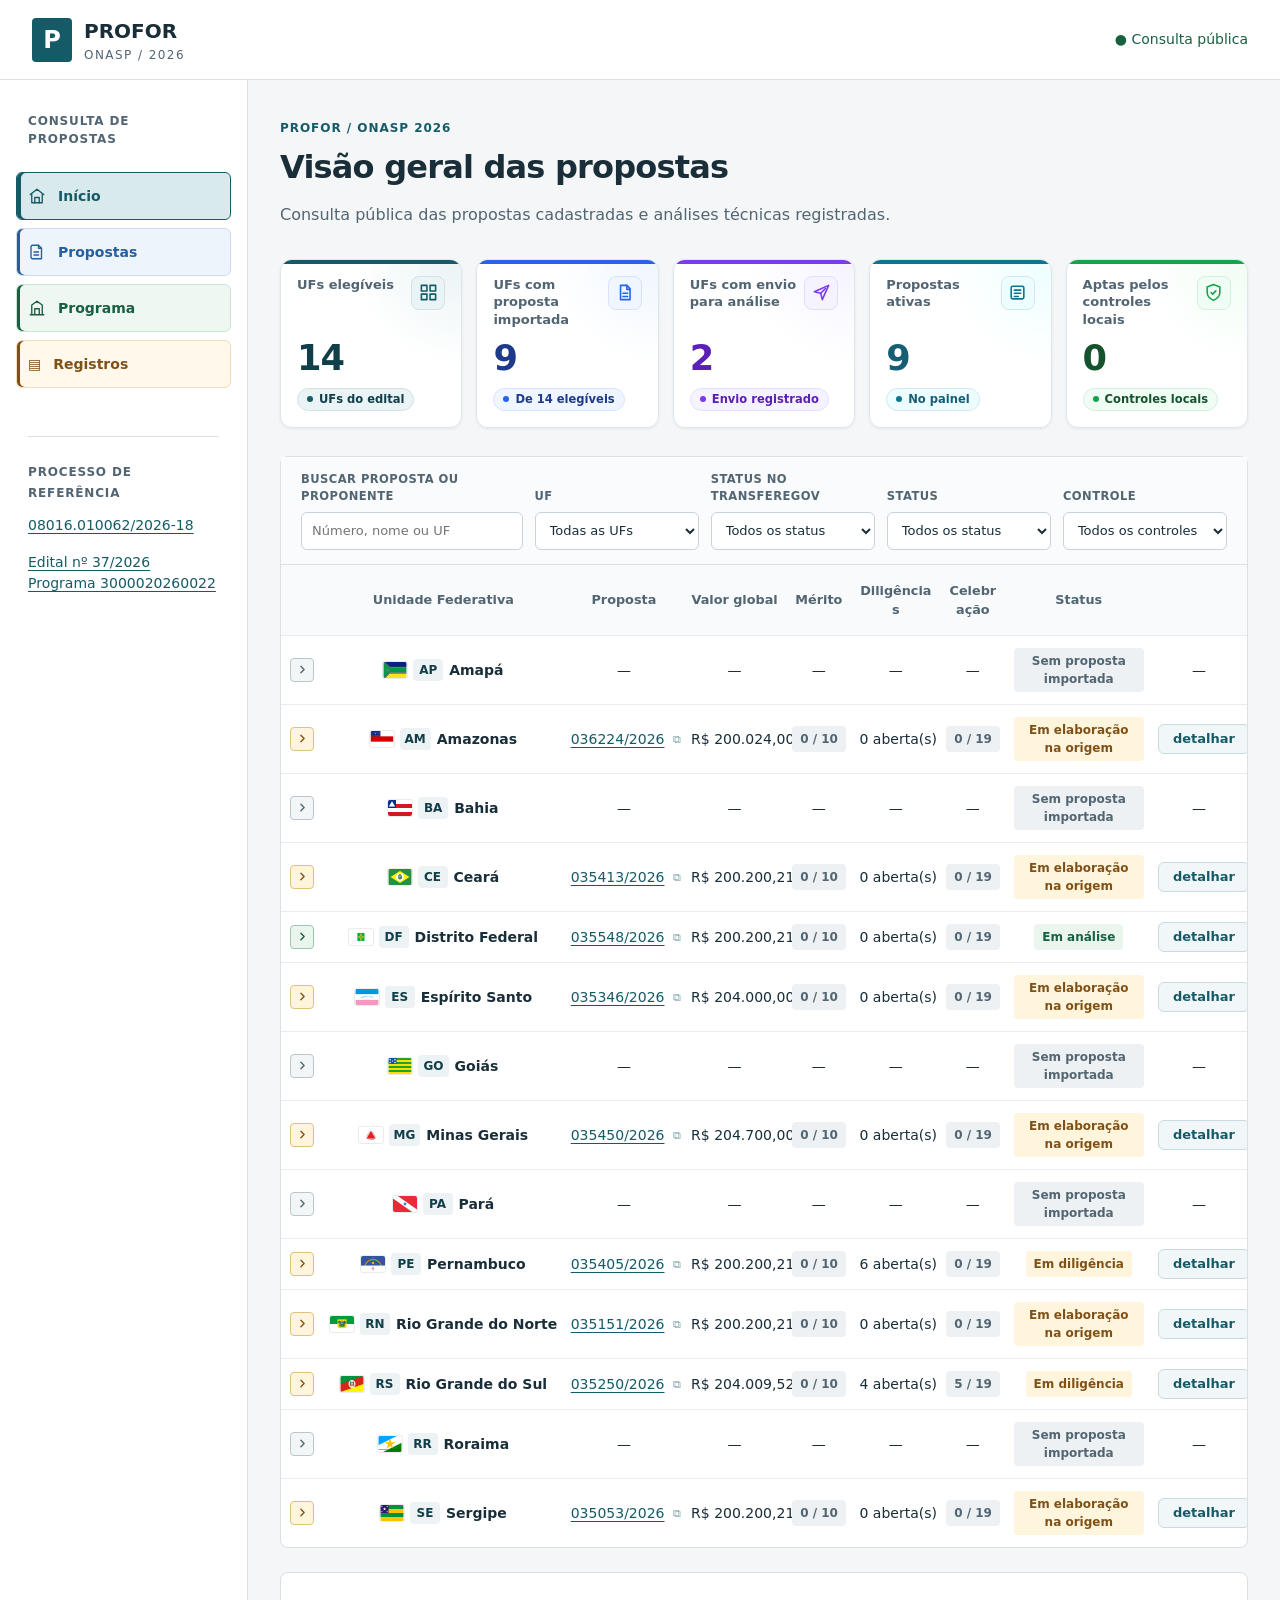
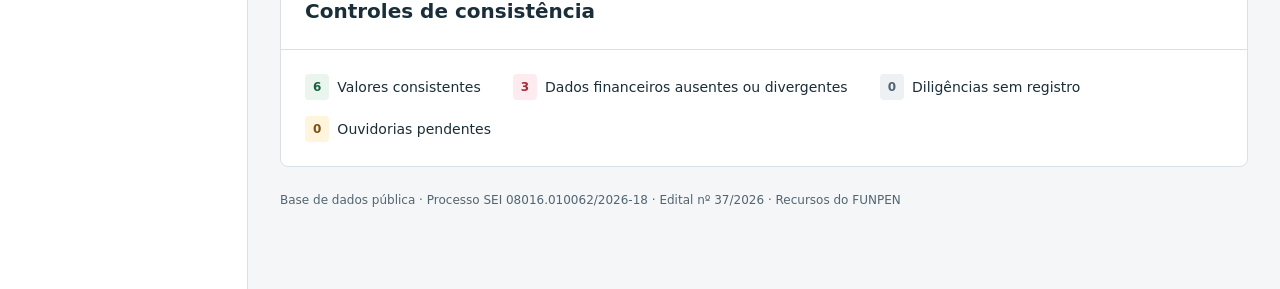
==== commit 616507b5: "feat(relatorio): atualiza relatório e publicação estática" ====
--- a/docs/index.html
+++ b/docs/index.html
@@ -9,12 +9,12 @@
   <link rel="icon" href="data:,">
   <link rel="stylesheet" href="styles.css?v=5db00e88">
   <script>window.PROFOR_READ_ONLY = true;</script>
-  <script src="domain.js" defer></script>
+  <script src="domain.js?v=43c42325" defer></script>
   <script src="bandeiras-uf.js" defer></script>
   <script src="dados_publicos.js" defer></script>
   <script src="public-storage.js" defer></script>
-  <script src="report.js" defer></script>
-  <script src="app.js" defer></script>
+  <script src="report.js?v=8571d7c3" defer></script>
+  <script src="app.js?v=57a0a71f" defer></script>
 </head>
 <body>
   <a class="skip" href="#main">Ir ao conteúdo</a>
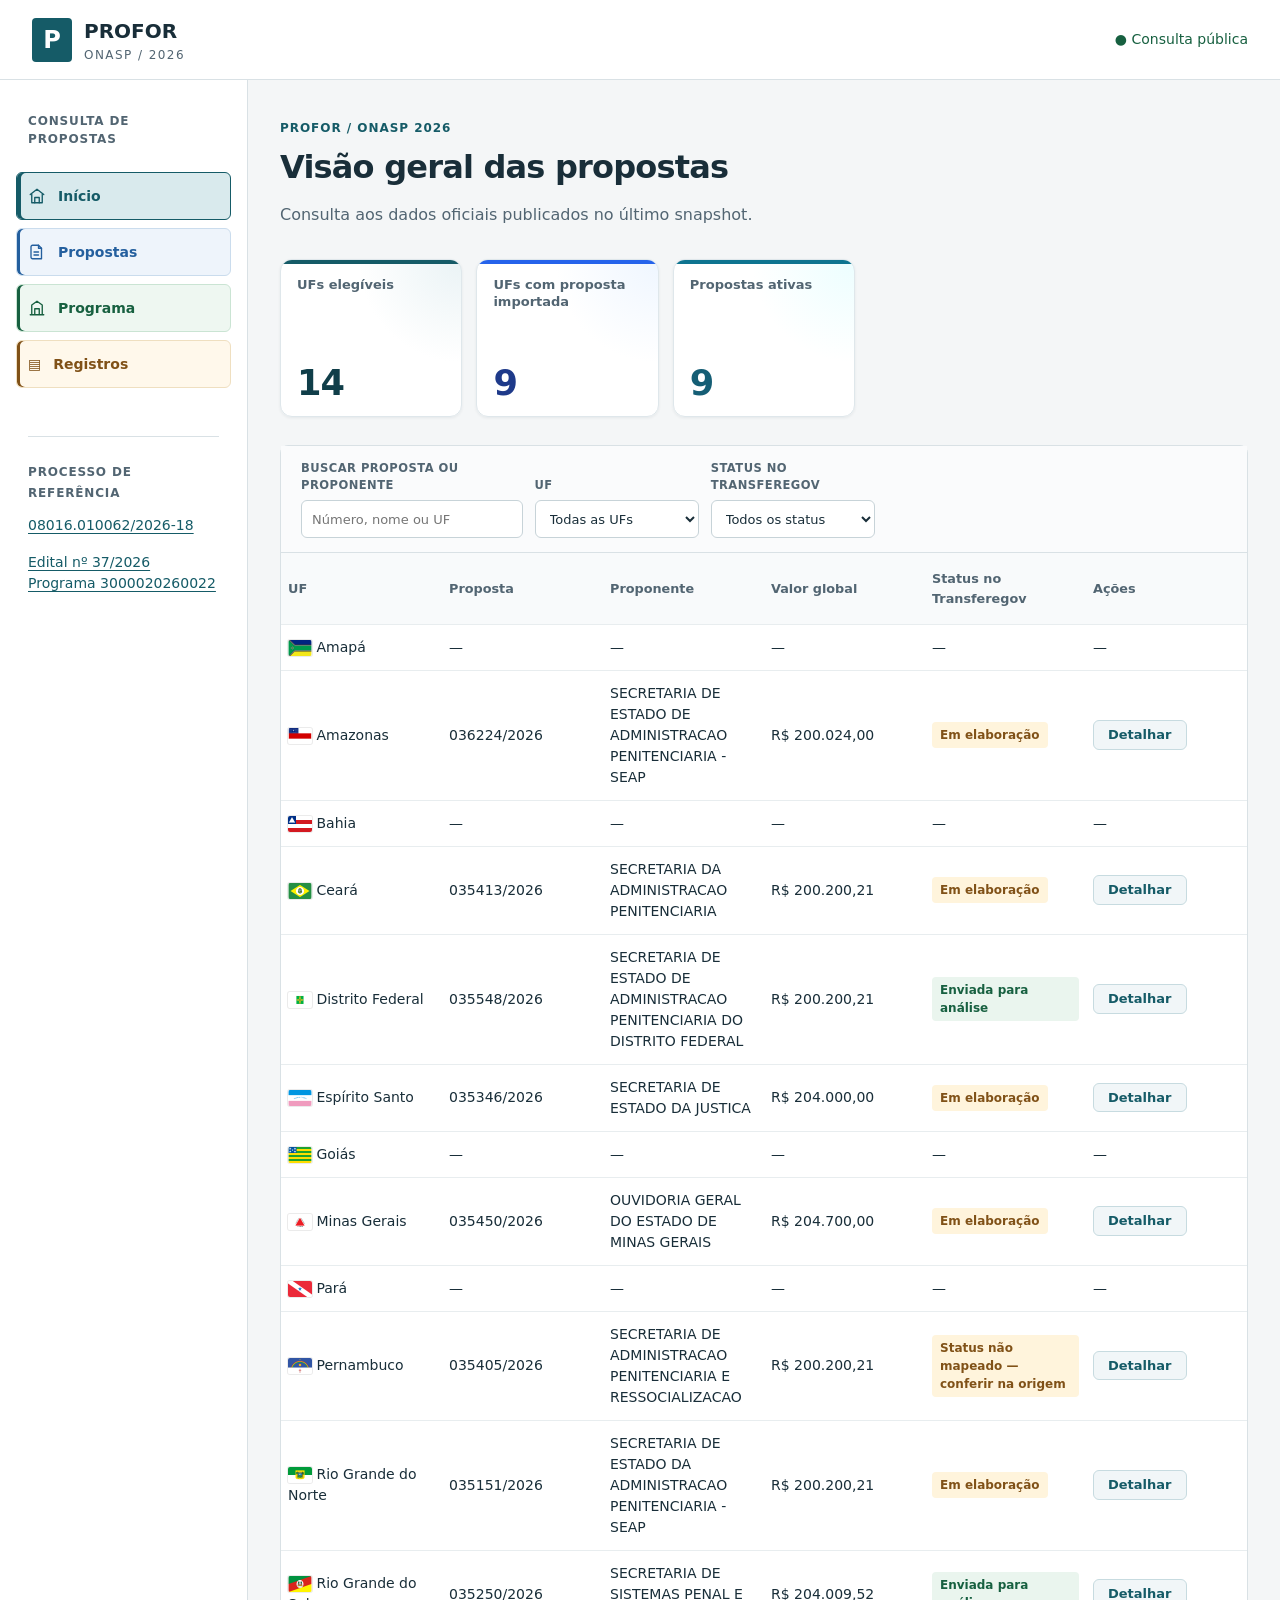
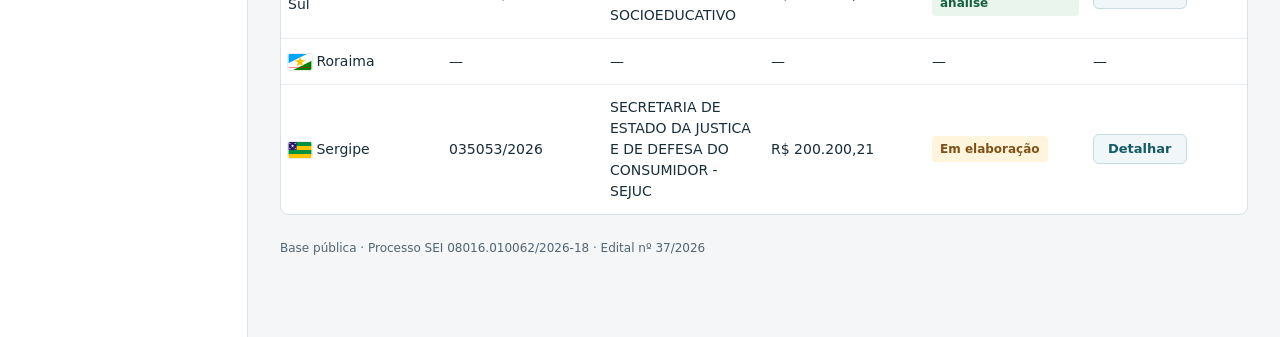
==== commit 3ad27569: "fix(profor): corrigir trava local e limitar snapshot público" ====
--- a/docs/index.html
+++ b/docs/index.html
@@ -10,11 +10,12 @@
   <link rel="stylesheet" href="styles.css?v=5db00e88">
   <script>window.PROFOR_READ_ONLY = true;</script>
   <script src="domain.js?v=43c42325" defer></script>
+  <script src="sync-apply.js?v=ffc05b34" defer></script>
   <script src="bandeiras-uf.js" defer></script>
   <script src="dados_publicos.js" defer></script>
   <script src="public-storage.js" defer></script>
   <script src="report.js?v=8571d7c3" defer></script>
-  <script src="app.js?v=57a0a71f" defer></script>
+  <script src="app.js?v=3505d0fd" defer></script>
 </head>
 <body>
   <a class="skip" href="#main">Ir ao conteúdo</a>
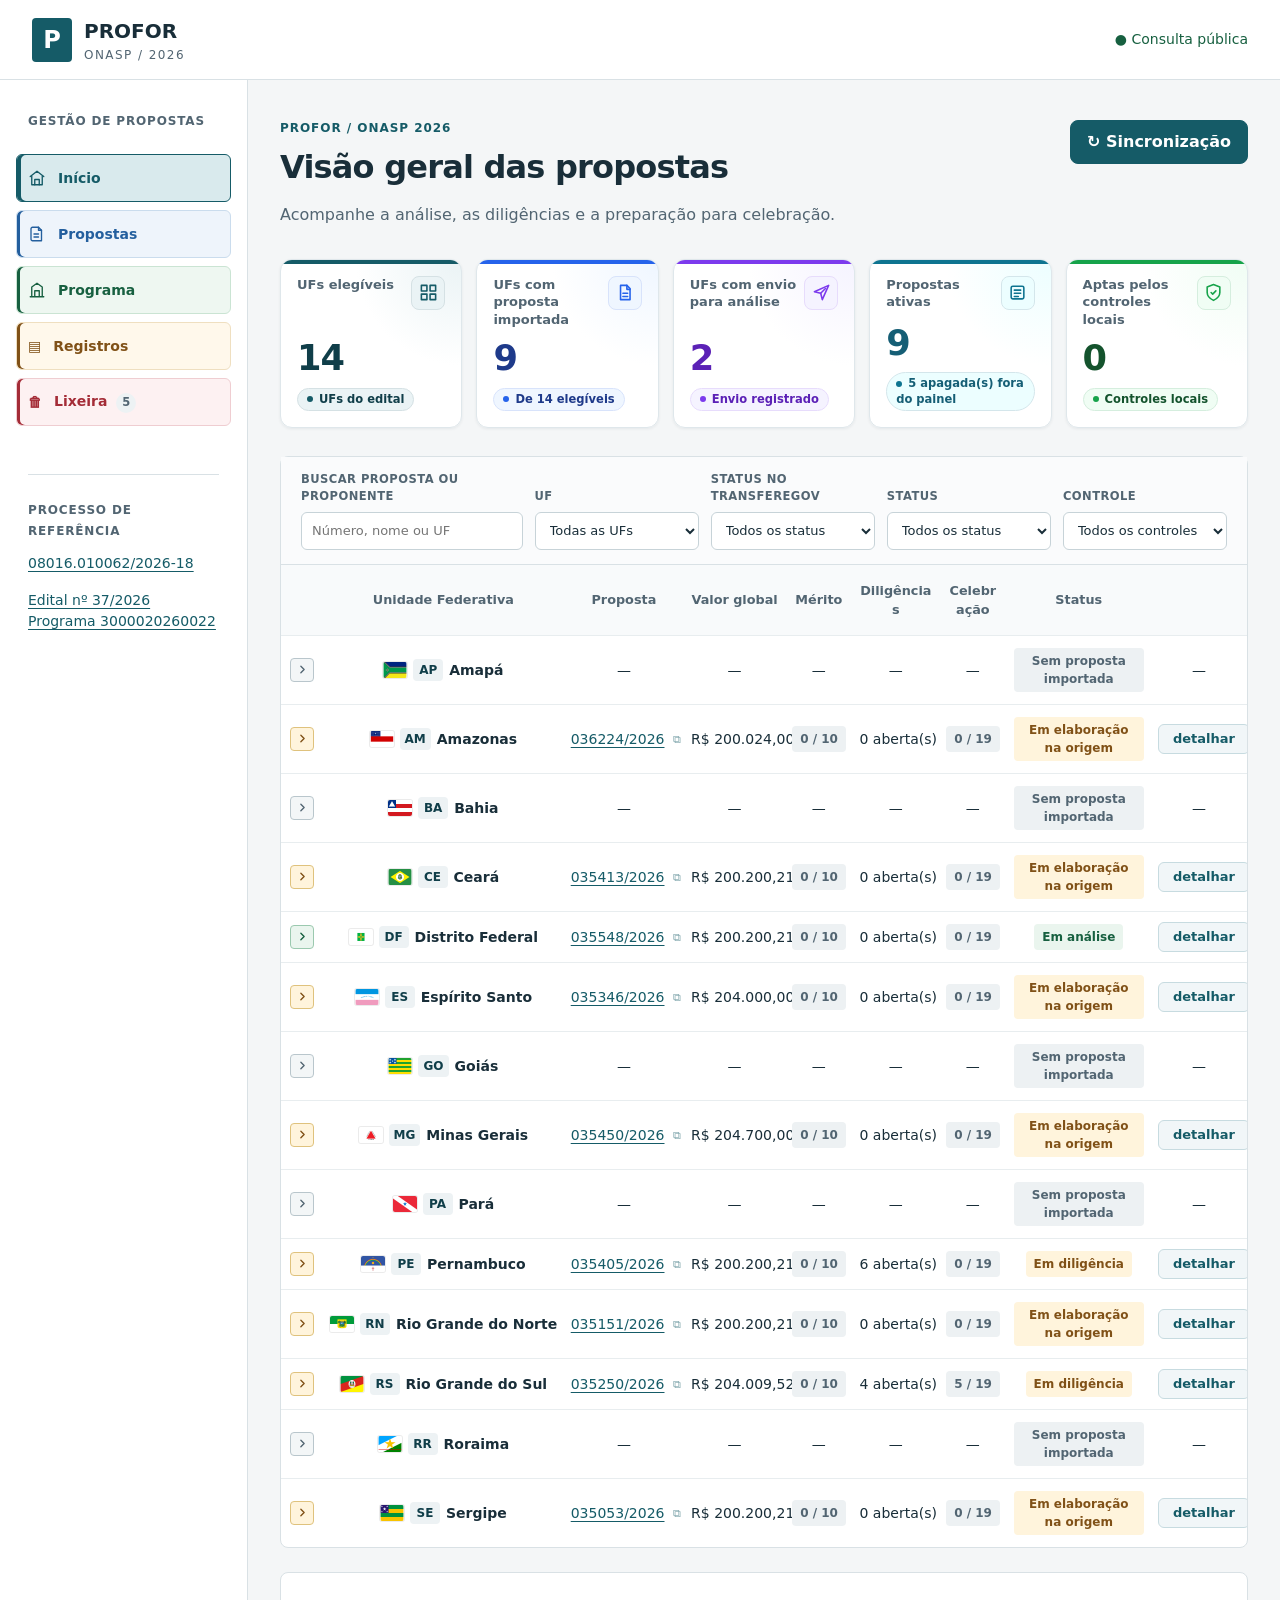
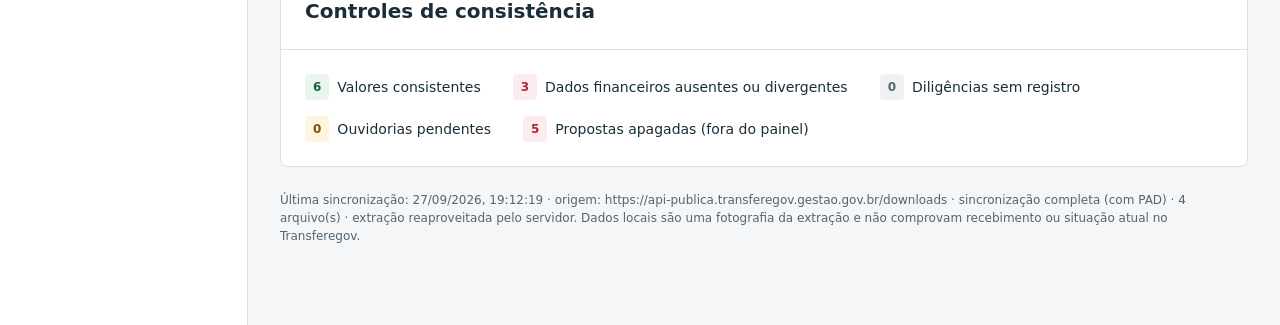
==== commit 0a3bd67f: "fix(docs): restaurar paridade exata da publicacao estatica com o sistema local" ====
--- a/docs/index.html
+++ b/docs/index.html
@@ -5,7 +5,7 @@
   <meta name="viewport" content="width=device-width, initial-scale=1">
   <meta http-equiv="Content-Security-Policy" content="default-src 'self'; script-src 'self' 'unsafe-inline'; style-src 'self' 'unsafe-inline'; img-src 'self' data:; connect-src 'self' data:; object-src 'none'; base-uri 'none'">
   <meta name="color-scheme" content="light">
-  <title>PROFOR / ONASP 2026 — Consulta Pública de Propostas</title>
+  <title>PROFOR / ONASP 2026 — Gestão de propostas</title>
   <link rel="icon" href="data:,">
   <link rel="stylesheet" href="styles.css?v=5db00e88">
   <script>window.PROFOR_READ_ONLY = true;</script>
@@ -28,16 +28,14 @@
   </header>
   <div class="shell">
     <aside class="sidebar" aria-label="Navegação principal">
-      <div class="section-label">CONSULTA DE PROPOSTAS</div>
+      <div class="section-label">GESTÃO DE PROPOSTAS</div>
       <a href="#painel" id="nav-panel" class="nav-link"><svg class="nav-icon" viewBox="0 0 24 24" aria-hidden="true"><path d="m3 10 9-7 9 7"/><path d="M5 9.5V21h14V9.5"/><path d="M9 21v-7h6v7"/></svg><span>Início</span></a>
       <button id="props-open" class="nav-link" aria-expanded="false" aria-controls="uf-props-nav"><svg class="nav-icon" viewBox="0 0 24 24" aria-hidden="true"><path d="M6 3h8l4 4v14H6a2 2 0 0 1-2-2V5a2 2 0 0 1 2-2Z"/><path d="M14 3v4h4M8 12h6M8 16h6"/></svg><span>Propostas</span></button>
       <nav id="uf-props-nav" class="side-nav" aria-label="Propostas por UF" hidden></nav>
       <a href="#programa/dados" id="nav-program" class="nav-link"><svg class="nav-icon" viewBox="0 0 24 24" aria-hidden="true"><path d="M3 21h18M5 21V8l7-5 7 5v13M9 21v-8h6v8"/></svg><span>Programa</span></a>
+      <button id="server-open" class="nav-link" hidden>⏻ <span>Ligar servidor</span></button>
       <a href="#registros" id="nav-records" class="nav-link">▤ <span>Registros</span></a>
-      <button id="server-open" class="nav-link" hidden></button>
-      <button id="import-open" class="nav-link" hidden></button>
-      <button id="backup-open" class="nav-link" hidden></button>
-      <a href="#apagadas" id="nav-deleted" class="nav-link" hidden></a>
+      <a href="#apagadas" id="nav-deleted" class="nav-link">🗑 <span>Lixeira <span id="del-count" class="nav-count"></span></span></a>
       <div class="side-context">
         <span class="section-label">PROCESSO DE REFERÊNCIA</span>
         <p><a href="https://sei.mj.gov.br/sei/controlador.php?acao=procedimento_trabalhar&amp;id_procedimento=40199139" target="_blank" rel="noopener noreferrer" aria-label="Abrir processo SEI 08016.010062/2026-18">08016.010062/2026-18</a></p>
@@ -47,8 +45,8 @@
     </aside>
     <main id="main" tabindex="-1">
       <div class="empty">
-        <h1>Carregando o PROFOR</h1>
-        <p>Carregando as propostas e análises técnicas públicas.</p>
+        <h1>Abrindo o PROFOR</h1>
+        <p>Carregando o banco salvo na pasta do sistema.</p>
       </div>
     </main>
   </div>
@@ -60,6 +58,6 @@
     </div>
     <div id="modal-content"></div>
   </dialog>
-  <noscript>Ative o JavaScript para visualizar as propostas do PROFOR 2026.</noscript>
+  <noscript>Ative o JavaScript para usar o sistema.</noscript>
 </body>
 </html>
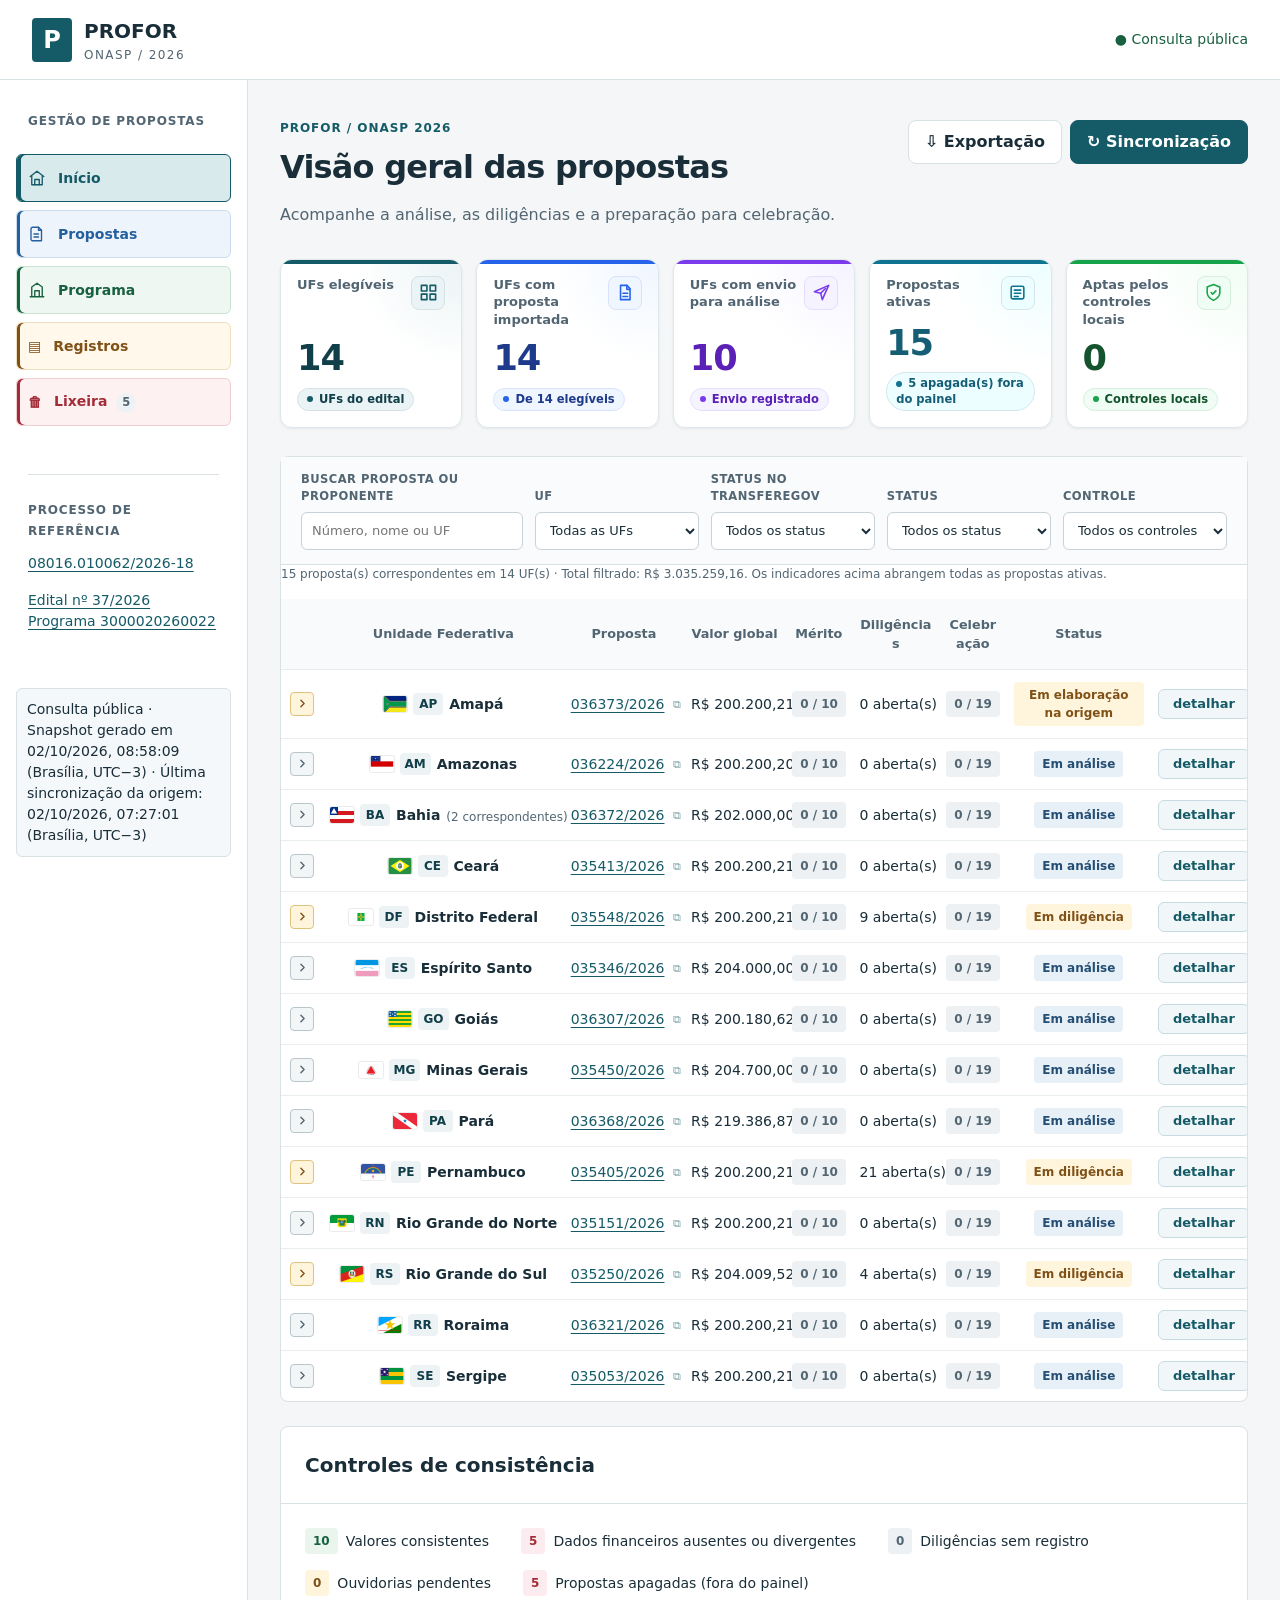
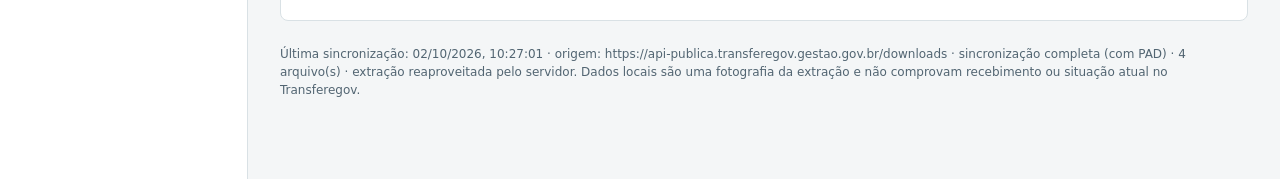
==== commit fa05e8ab: "fix(profor): corrigir revisão e integridade dos dados" ====
--- a/docs/index.html
+++ b/docs/index.html
@@ -7,15 +7,15 @@
   <meta name="color-scheme" content="light">
   <title>PROFOR / ONASP 2026 — Gestão de propostas</title>
   <link rel="icon" href="data:,">
-  <link rel="stylesheet" href="styles.css?v=5db00e88">
+  <link rel="stylesheet" href="styles.css?v=9764ea73">
   <script>window.PROFOR_READ_ONLY = true;</script>
-  <script src="domain.js?v=43c42325" defer></script>
-  <script src="sync-apply.js?v=ffc05b34" defer></script>
-  <script src="bandeiras-uf.js" defer></script>
-  <script src="dados_publicos.js" defer></script>
-  <script src="public-storage.js" defer></script>
-  <script src="report.js?v=8571d7c3" defer></script>
-  <script src="app.js?v=3505d0fd" defer></script>
+  <script src="domain.js?v=3eed3bc1" defer></script>
+  <script src="sync-apply.js?v=6b9aa9f1" defer></script>
+  <script src="bandeiras-uf.js?v=37b93c13" defer></script>
+  <script src="dados_publicos.js?v=7aa37e2b" defer></script>
+  <script src="public-storage.js?v=ae4aac9c" defer></script>
+  <script src="report.js?v=d1fcf3cd" defer></script>
+  <script src="app.js?v=1507d144" defer></script>
 </head>
 <body>
   <a class="skip" href="#main">Ir ao conteúdo</a>
@@ -41,7 +41,7 @@
         <p><a href="https://sei.mj.gov.br/sei/controlador.php?acao=procedimento_trabalhar&amp;id_procedimento=40199139" target="_blank" rel="noopener noreferrer" aria-label="Abrir processo SEI 08016.010062/2026-18">08016.010062/2026-18</a></p>
         <p><a href="https://masselorc.github.io/PROFOR-2026/programa/edital-37-dou.pdf" target="_blank" rel="noopener noreferrer" aria-label="Abrir Edital nº 37/2026 em PDF">Edital nº 37/2026</a><br><a href="https://discricionarias.transferegov.sistema.gov.br/voluntarias/programa/ConsultarPrograma/ResultadoDaConsultaDeProgramaDeConvenioDetalhar.do" target="_blank" rel="noopener noreferrer" aria-label="Abrir a página do programa 3000020260022 no Transferegov">Programa 3000020260022</a></p>
       </div>
-      <small id="save-state" hidden>Carregando dados públicos…</small>
+      <small id="save-state" data-state="loading" role="status" aria-live="polite" aria-atomic="true">Carregando dados públicos…</small>
     </aside>
     <main id="main" tabindex="-1">
       <div class="empty">
--- a/docs/styles.css
+++ b/docs/styles.css
@@ -91,8 +91,46 @@
 .pad-diff-bad{color:var(--bad)}
 .pad-cover{height:6px;border-radius:3px;background:#e8edef;margin:4px 0 12px;overflow:hidden}
 .pad-cover-bar{display:block;height:100%;background:var(--brand);border-radius:3px}
-.pad-filter{padding:0;border-bottom:0;margin-top:4px}
+.pad-filter{display:grid;grid-template-columns:minmax(180px,1fr) minmax(200px,.9fr) minmax(200px,.7fr) auto;gap:12px 16px;padding:0;border-bottom:0;margin-top:4px;align-items:end}
 .pad-filter label{margin-bottom:0}
+.pad-filter .search{min-width:0}
+.pad-filter-label{display:block;font-size:.875rem;font-weight:600}
+.pad-select-control{min-width:0}
+.pad-selector{position:relative;margin-top:8px}
+.pad-selector>summary{cursor:pointer;min-height:44px;padding:10px 12px;border:1px solid #aab9c1;border-radius:6px;background:#fff;font-size:.875rem;color:var(--ink);line-height:22px}
+.pad-selector>summary:hover,.pad-selector[open]>summary{border-color:var(--brand);background:#f5fafb}
+.pad-selector>summary:focus-visible{outline:3px solid var(--brand);outline-offset:2px}
+.pad-selector-panel{position:absolute;top:calc(100% + 6px);right:0;width:min(620px,calc(100vw - 80px));padding:14px;background:#fff;border:1px solid #bdcfd5;border-radius:8px;box-shadow:0 8px 24px #103e4926;z-index:10}
+.pad-selector-panel>p{margin:0 0 10px;font-size:.8125rem;line-height:1.5;color:var(--muted)}
+.pad-status-panel{width:min(320px,calc(100vw - 64px))}
+.pad-option-search{display:flex;align-items:end;gap:10px;margin-bottom:10px}
+.pad-option-search label{min-width:0;font-size:.8125rem}
+.pad-option-search input{margin-top:6px}
+.pad-option-search button{flex:none;min-height:44px}
+.pad-item-options{display:grid;grid-auto-rows:max-content;align-content:start;gap:4px;border:0;margin:0;padding:0;max-height:300px;overflow-y:auto;overscroll-behavior:contain}
+.pad-item-options .pad-item-option{display:flex;align-items:flex-start;gap:10px;min-width:0;min-height:44px;padding:10px;border-radius:5px;cursor:pointer;font-size:.8125rem;font-weight:400;line-height:1.5}
+.pad-item-options .pad-item-option[hidden]{display:none}
+.pad-item-option:hover,.pad-item-option:focus-within{background:#f0f6f7}
+.pad-item-option:has(input:checked){background:#e8f3f3}
+.pad-item-option input[type=checkbox]{flex:none;width:18px;height:18px;min-height:18px;margin:2px 0 0;accent-color:var(--brand)}
+.pad-item-option>span{min-width:0;overflow-wrap:anywhere}
+.pad-option-number{color:var(--muted);font-variant-numeric:tabular-nums}
+.pad-item-option small{display:block;margin-top:3px;color:var(--muted);font-variant-numeric:tabular-nums}
+.pad-status-panel .pad-item-option small{display:inline;margin:0 0 0 6px;white-space:nowrap}
+.pad-filter-count{grid-column:1/-1;margin:0;font-size:.8125rem;color:var(--muted)}
+.pad-batch-bar{display:flex;flex-wrap:wrap;align-items:center;justify-content:space-between;gap:12px;padding:14px 24px;border-top:1px solid var(--line);background:#f5fafb}
+.pad-batch-bar p{margin:0;font-size:.8125rem;color:var(--muted)}
+.pad-batch-bar .actions{flex-wrap:wrap}
+.pad-batch-bar select{width:auto;min-width:220px;max-width:100%;margin:0}
+.pad-batch-heading,.pad-batch-row{display:flex;align-items:flex-start;gap:10px;margin:0}
+.pad-batch-heading{align-items:center;font-size:inherit}
+.pad-batch-row .pad-desc-text{min-width:0;flex:1}
+.pad-batch-heading input,.pad-batch-row input{flex:none;width:18px;height:18px;min-height:18px;margin:2px 0 0;accent-color:var(--brand);cursor:pointer}
+.pad-batch-preview{max-height:240px;overflow:auto;padding-left:24px;overflow-wrap:anywhere}
+.pad-batch-preview li+li{margin-top:8px}
+@media print{.pad-batch-bar,.pad-batch-heading input,.pad-batch-row input{display:none}}
+@media(max-width:1180px){.pad-filter{grid-template-columns:minmax(0,1fr) minmax(0,1fr) auto}.pad-filter .search{grid-column:1/-1}}
+@media(max-width:760px){.pad-filter{grid-template-columns:minmax(0,1fr) auto}.pad-filter .pad-select-control{grid-column:1/-1}.pad-selector-panel{left:0;right:auto;width:min(620px,calc(100vw - 64px))}.pad-status-panel{width:min(320px,calc(100vw - 64px))}}
 .pad-table{width:100%;min-width:1200px;border-collapse:collapse;font-size:.875rem}
 .pad-table thead th{position:sticky;top:0;background:var(--surface);z-index:1;text-align:left;font-size:.8rem;color:var(--muted);text-transform:none;letter-spacing:0;padding:10px 12px;border-bottom:1px solid var(--line)}
 .pad-table thead th.cell-right{text-align:right}
@@ -100,6 +138,7 @@
 .pad-table tbody tr{border-top:1px solid var(--line)}
 .pad-table tbody tr:nth-child(even){background:#fafcfc}
 .pad-table tbody tr:hover{background:#f4f8f9}
+.pad-table tbody tr.pad-batch-selected{background:#e8f3f3}
 .pad-table th,.pad-table td{padding:10px 12px;vertical-align:top;overflow-wrap:anywhere}
 .pad-table tbody td:not(.pad-desc){vertical-align:middle}
 /* td.number global é centralizado: no PAD, Qtd, Unitário e Valor total ficam à direita. */
@@ -482,3 +521,44 @@
 #uf-props-nav .copy-proposal:hover{color:#174e85;opacity:1}
 #props-open.open{background:var(--nav-strong);border-color:var(--nav-ink)}
 @media(max-width:760px){#uf-props-nav{grid-column:1/-1;max-height:260px}}
+
+/* Filtro de tópicos do relatório de análise */
+.report-filter-bar{background:#f4f8fa;border:1px solid #d0dfe4;border-radius:8px;padding:12px 14px;margin-bottom:16px}
+.report-filter-head{display:flex;align-items:center;justify-content:space-between;flex-wrap:wrap;gap:8px;margin-bottom:10px;padding-bottom:8px;border-bottom:1px solid #e1ebef}
+.report-filter-title{display:inline-flex;align-items:center;gap:6px;font-size:.8125rem;font-weight:700;color:#17424d;letter-spacing:.02em}
+.report-filter-shortcuts{display:flex;align-items:center;gap:6px}
+.btn-filter-shortcut{font-size:.75rem;font-weight:600;padding:3px 9px;min-height:26px;border-radius:6px;border:1px solid #c2d6de;background:#fff;color:#1c525f;cursor:pointer;transition:all .15s ease}
+.btn-filter-shortcut:hover{background:#e6f1f4;border-color:#155b67;color:#0d3b43}
+.report-topics-grid{display:grid;grid-template-columns:repeat(auto-fit,minmax(210px,1fr));gap:8px 12px}
+.report-topic-item{display:inline-flex;align-items:center;gap:7px;font-size:.8125rem;font-weight:500;color:#233e4b;cursor:pointer;padding:4px 6px;border-radius:6px;transition:background .12s ease;user-select:none}
+.report-topic-item:hover{background:rgba(21,91,103,.08)}
+.report-topic-item input[type=checkbox]{margin:0;width:17px;height:17px;min-height:17px;accent-color:#155b67;cursor:pointer}
+.report-actions{margin-bottom:16px}
+@media print{.report-filter-bar,.report-actions{display:none!important}}
+.review-summary>summary{cursor:pointer;padding:12px 16px;border:1px solid var(--line);border-radius:8px;background:var(--surface);font-weight:600;min-height:44px}
+.review-summary{margin:16px 0}.review-summary[open]>summary{margin-bottom:12px}
+.item-description{min-width:0;flex:1}.item-description>summary{cursor:pointer;min-height:44px;overflow-wrap:anywhere}
+.item-description .description-action{display:block;font-size:.8rem;color:var(--brand);text-decoration:underline;margin-top:4px}
+.item-description[open] .pad-desc-text{display:block;-webkit-line-clamp:unset;overflow:visible}
+.business-text{white-space:pre-wrap;overflow-wrap:anywhere;margin-top:8px}
+#save-state{display:block;margin:12px 0;padding:10px;border:1px solid var(--line);border-radius:6px;background:#f5f8fa;color:var(--ink);overflow-wrap:anywhere}
+#save-state[data-state="error"],#save-state[data-state="conflict"]{color:var(--bad);border-color:var(--bad);font-weight:600}
+.badge.work{background:#e7eff7;color:#244e73}
+.pad-table{min-width:0;table-layout:fixed}
+.pad-table .status-dropdown,.pad-table .status-pill{max-width:100%;white-space:normal}
+.pad-table .status-pill-label{white-space:normal;overflow-wrap:anywhere}
+@media(min-width:761px){.pad-table col.c-pad-item{width:30%}.pad-table col.c-pad-qtd{width:8%}.pad-table col.c-pad-unit{width:12%}.pad-table col.c-pad-total{width:18%}.pad-table col.c-pad-conf{width:12%}.pad-table col.c-pad-acao{width:20%}}
+@media(max-width:760px){
+ .pad-table{min-width:0;width:100%}.pad-table colgroup{display:none}
+ .pad-table thead{position:absolute;width:1px;height:1px;overflow:hidden;clip-path:inset(50%)}
+ .pad-table tbody,.pad-table tfoot{display:block}.pad-table tbody tr{display:grid;grid-template-columns:repeat(2,minmax(0,1fr));border:1px solid var(--line);border-radius:8px;margin:12px 0;padding:8px}
+ .pad-table tbody td{display:block;min-width:0;padding:8px!important;white-space:normal!important}
+ .pad-table .pad-desc{grid-column:1/-1}.pad-table .pad-actions{grid-column:1/-1;text-align:left}
+ .pad-table tbody td:nth-child(2)::before{content:'Quantidade';display:block;font-weight:600}
+ .pad-table tbody td:nth-child(3)::before{content:'Valor unitário';display:block;font-weight:600}
+ .pad-table tbody td:nth-child(4)::before{content:'Valor total';display:block;font-weight:600}
+ .pad-table tbody td:nth-child(5)::before{content:'Conferência';display:block;font-weight:600}
+ .pad-table tfoot tr{display:block}.pad-table tfoot td:empty{display:none}
+ .pad-table .status-dropdown,.pad-table .status-pill{max-width:100%}
+ .pad-batch-bar .actions{flex-wrap:wrap}.result-body{min-width:0}
+}
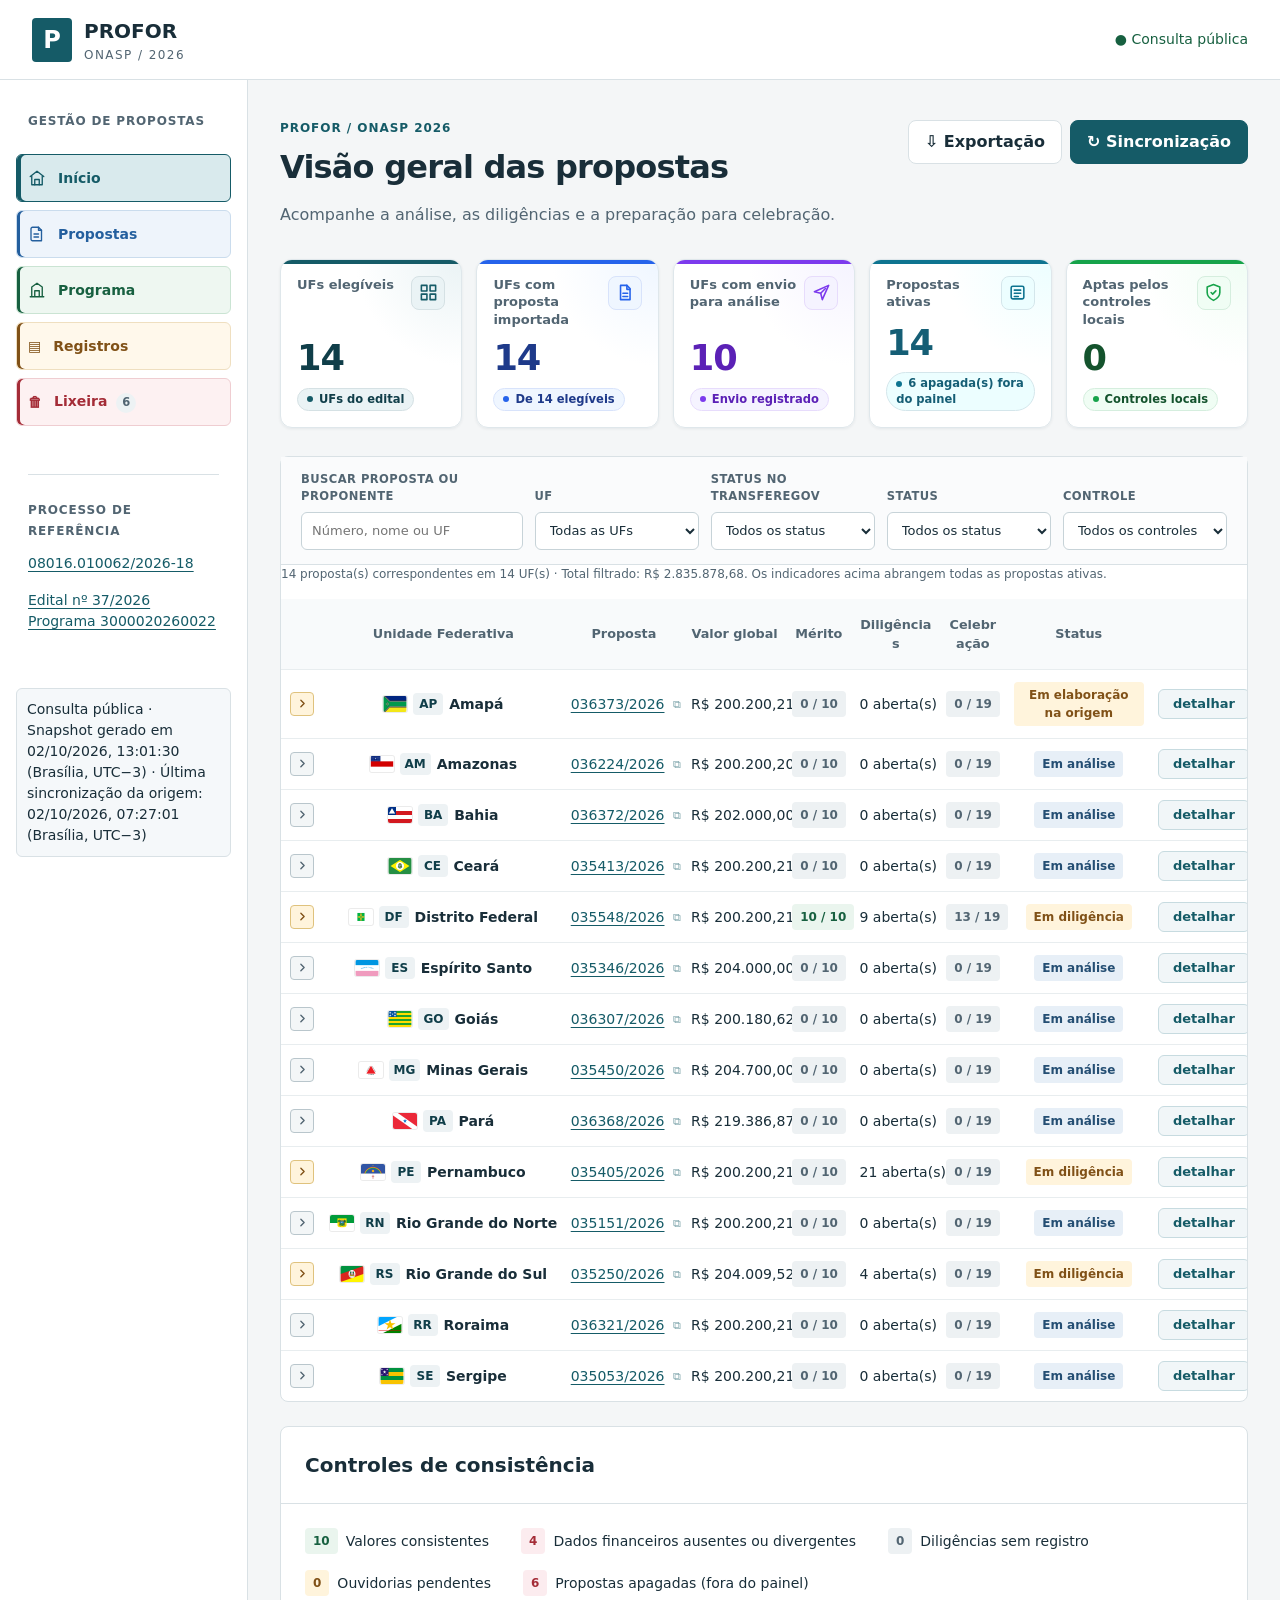
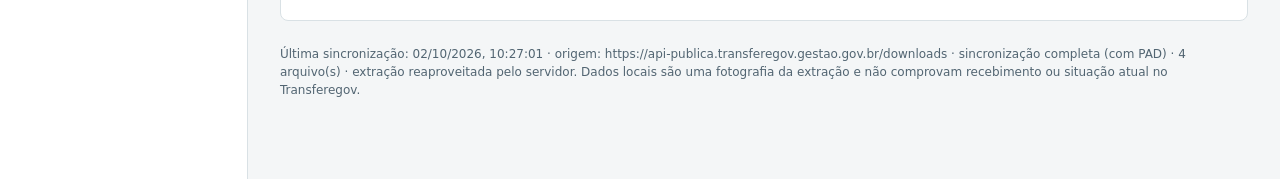
==== commit 5baffcc9: "fix(profor): concluir seis correções e remover avisos legados" ====
--- a/docs/index.html
+++ b/docs/index.html
@@ -9,13 +9,13 @@
   <link rel="icon" href="data:,">
   <link rel="stylesheet" href="styles.css?v=9764ea73">
   <script>window.PROFOR_READ_ONLY = true;</script>
-  <script src="domain.js?v=3eed3bc1" defer></script>
+  <script src="domain.js?v=c639e63e" defer></script>
   <script src="sync-apply.js?v=6b9aa9f1" defer></script>
   <script src="bandeiras-uf.js?v=37b93c13" defer></script>
-  <script src="dados_publicos.js?v=7aa37e2b" defer></script>
+  <script src="dados_publicos.js?v=fcf6dd17" defer></script>
   <script src="public-storage.js?v=ae4aac9c" defer></script>
-  <script src="report.js?v=d1fcf3cd" defer></script>
-  <script src="app.js?v=1507d144" defer></script>
+  <script src="report.js?v=ec6a9342" defer></script>
+  <script src="app.js?v=9e0b707b" defer></script>
 </head>
 <body>
   <a class="skip" href="#main">Ir ao conteúdo</a>
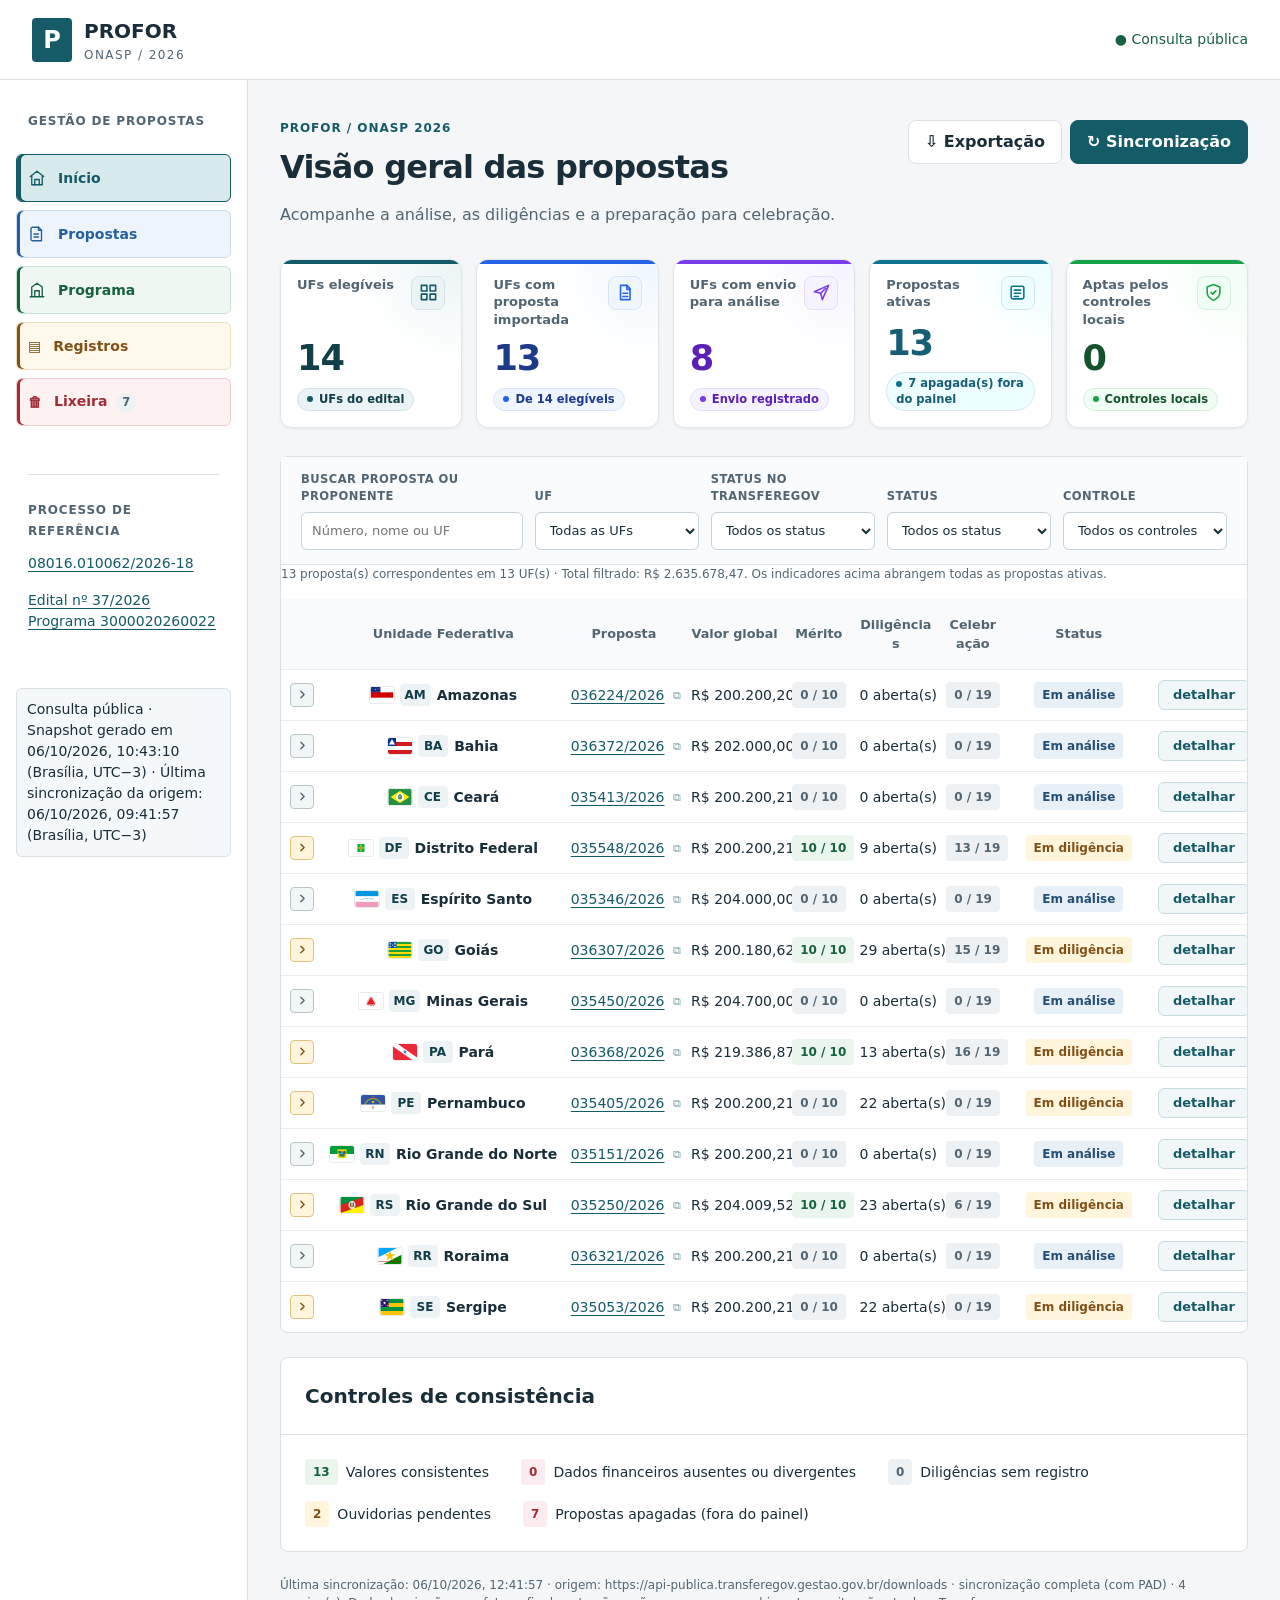
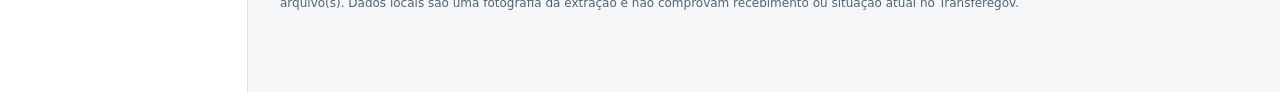
==== commit 7b3f9c06: "fix: conciliar requisitos e diligências por vínculo e alcance explícitos" ====
--- a/docs/index.html
+++ b/docs/index.html
@@ -9,13 +9,13 @@
   <link rel="icon" href="data:,">
   <link rel="stylesheet" href="styles.css?v=9764ea73">
   <script>window.PROFOR_READ_ONLY = true;</script>
-  <script src="domain.js?v=c639e63e" defer></script>
+  <script src="domain.js?v=120c0f03" defer></script>
   <script src="sync-apply.js?v=6b9aa9f1" defer></script>
   <script src="bandeiras-uf.js?v=37b93c13" defer></script>
   <script src="dados_publicos.js?v=fcf6dd17" defer></script>
   <script src="public-storage.js?v=ae4aac9c" defer></script>
   <script src="report.js?v=ec6a9342" defer></script>
-  <script src="app.js?v=9e0b707b" defer></script>
+  <script src="app.js?v=6b87f88c" defer></script>
 </head>
 <body>
   <a class="skip" href="#main">Ir ao conteúdo</a>
--- a/docs/styles.css
+++ b/docs/styles.css
@@ -122,6 +122,13 @@
 .pad-batch-bar p{margin:0;font-size:.8125rem;color:var(--muted)}
 .pad-batch-bar .actions{flex-wrap:wrap}
 .pad-batch-bar select{width:auto;min-width:220px;max-width:100%;margin:0}
+#review-batch-header,[data-review-batch]{width:18px;height:18px;min-width:18px;margin:0 10px 0 0;vertical-align:middle;accent-color:var(--brand);cursor:pointer}
+.req-item-col-wrapper [data-review-batch]{margin-right:0}
+.req-table.batch-enabled .req-item-col-wrapper{flex-wrap:wrap}
+@media(min-width:1180px){.req-table.batch-enabled col.c-req-item{width:11%}.req-table.batch-enabled col.c-req{width:24%}}
+.review-table.batch-enabled{min-width:760px}
+.review-table tbody tr.pad-batch-selected,.req-table tbody tr.pad-batch-selected{background:#e8f3f3}
+@media print{#review-batch-header,[data-review-batch]{display:none}}
 .pad-batch-heading,.pad-batch-row{display:flex;align-items:flex-start;gap:10px;margin:0}
 .pad-batch-heading{align-items:center;font-size:inherit}
 .pad-batch-row .pad-desc-text{min-width:0;flex:1}
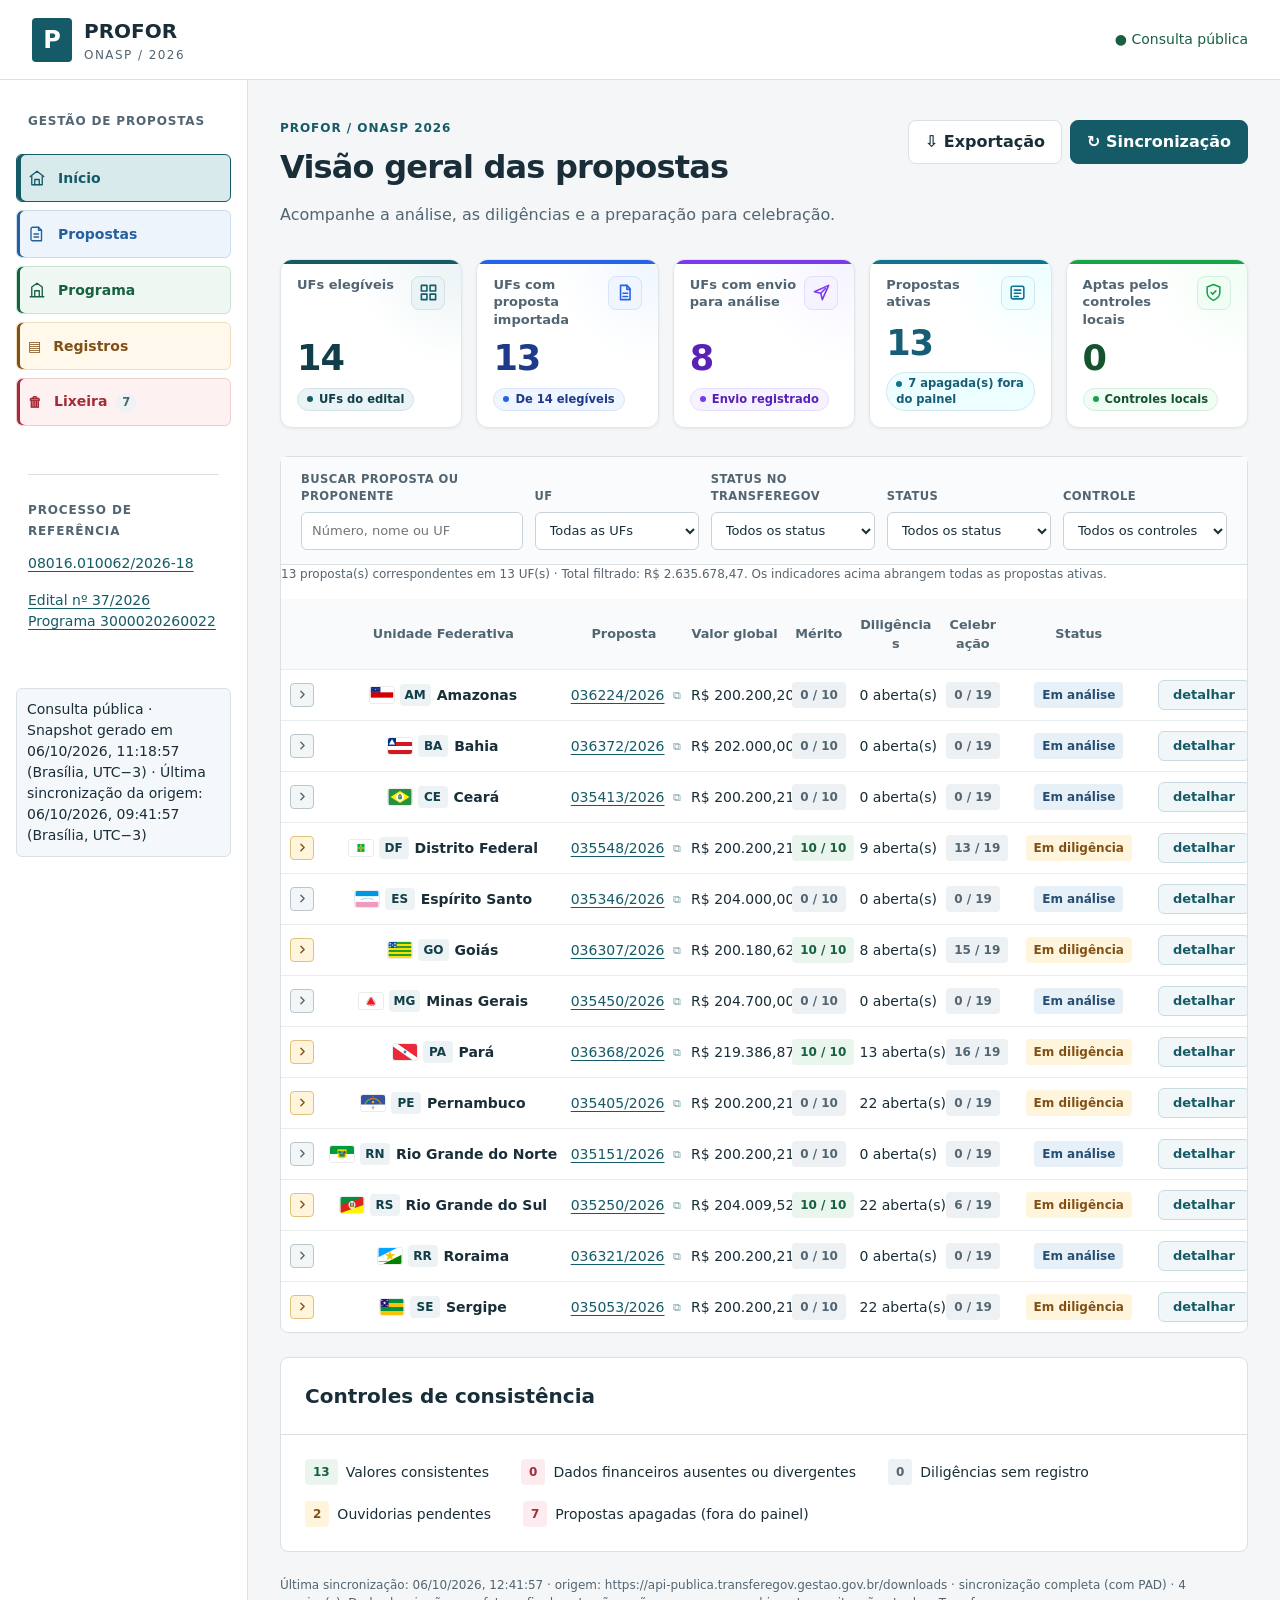
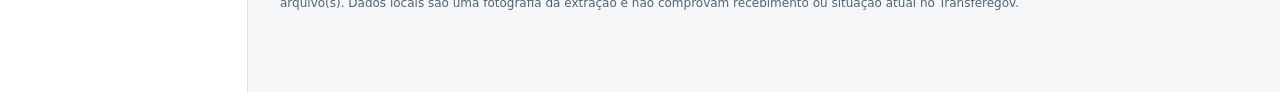
==== commit a9e8ae88: "fix: baixa diligencias pela confirmacao de conformidade do requisito" ====
--- a/docs/index.html
+++ b/docs/index.html
@@ -9,13 +9,13 @@
   <link rel="icon" href="data:,">
   <link rel="stylesheet" href="styles.css?v=9764ea73">
   <script>window.PROFOR_READ_ONLY = true;</script>
-  <script src="domain.js?v=120c0f03" defer></script>
+  <script src="domain.js?v=86dac77e" defer></script>
   <script src="sync-apply.js?v=6b9aa9f1" defer></script>
   <script src="bandeiras-uf.js?v=37b93c13" defer></script>
   <script src="dados_publicos.js?v=fcf6dd17" defer></script>
   <script src="public-storage.js?v=ae4aac9c" defer></script>
   <script src="report.js?v=ec6a9342" defer></script>
-  <script src="app.js?v=6b87f88c" defer></script>
+  <script src="app.js?v=966086b4" defer></script>
 </head>
 <body>
   <a class="skip" href="#main">Ir ao conteúdo</a>
